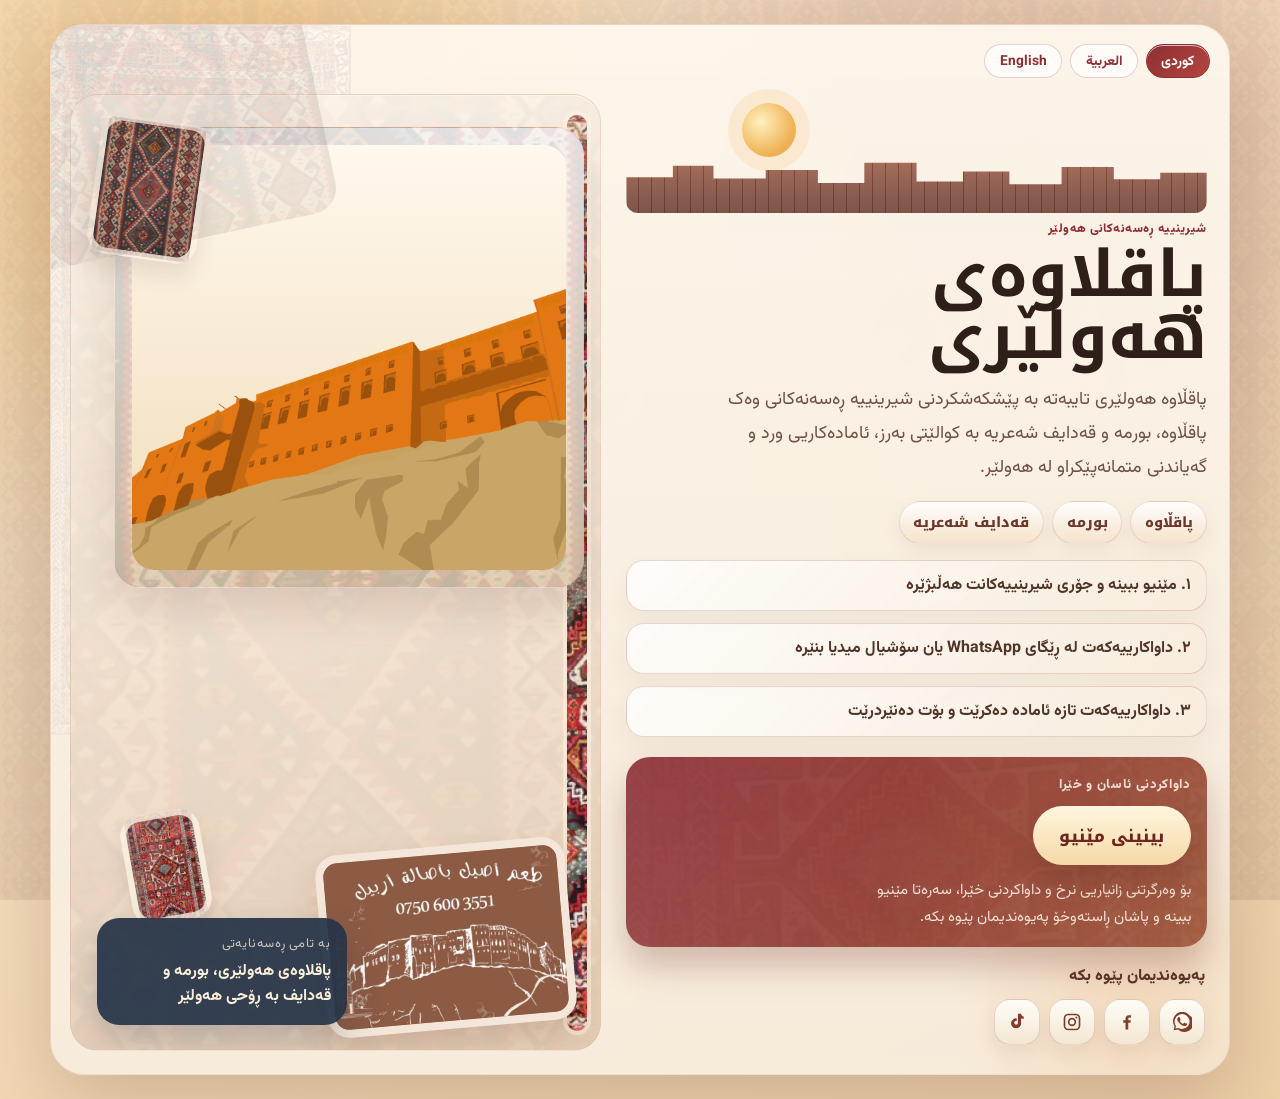
==== SmartMenu/wwwroot/landing/HawleariPaklawa/index.html @ b6f786d9 "Add multilingual HawleariPaklawa landing page and tenant landing support" ====
﻿<!DOCTYPE html>
<html lang="ckb" dir="rtl">
<head>
    <meta charset="utf-8" />
    <meta name="viewport" content="width=device-width, initial-scale=1" />
    <title> پاقلاوەی هەولێری  | HawleariPaklawa</title>
    <meta name="description" content="پەکلاوەی هەولێری: شیرینی رەسەنی ڕۆژهەڵاتی لە هەولێر، ئامادەکراو بە داواکاری و گەیاندنی خێرا." />
    <link rel="preconnect" href="https://fonts.googleapis.com">
    <link rel="preconnect" href="https://fonts.gstatic.com" crossorigin>
    <link href="https://fonts.googleapis.com/css2?family=Manrope:wght@500;700;800&family=Noto+Kufi+Arabic:wght@400;600;700;800&family=Vazirmatn:wght@400;500;700;800&display=swap" rel="stylesheet">
    <link rel="stylesheet" href="index.css" />
</head>
<body>
    <main class="landing">
        <section class="hero reveal">
            <div class="language-switch" aria-label="زمان">
                <a class="lang-link active" href="index.html">کوردی</a>
                <a class="lang-link" href="ar.html">العربية</a>
                <a class="lang-link" href="en.html">English</a>
            </div>

            <div class="hero-shell">
                <div class="story-panel">
                    <div class="brand-mark" aria-hidden="true">
                        <span class="sun"></span>
                        <span class="citadel"></span>
                    </div>

                    <p class="eyebrow">شیرینییە ڕەسەنەکانی هەولێر</p>
                    <h1>پاقلاوەی هەولێری</h1>
                    <p class="subtitle">پاقڵاوە هەولێری تایبەتە بە پێشکەشکردنی شیرینییە ڕەسەنەکانی وەک پاقڵاوە، بورمە و قەدایف شەعریە بە کوالێتی بەرز، ئامادەکاریی ورد و گەیاندنی متمانەپێکراو لە هەولێر.</p>

                    <div class="flavor-tags" aria-label="جۆرە شیرینییەکان">
                        <span>پاقڵاوە</span>
                        <span>بورمە</span>
                        <span>قەدایف شەعریە</span>
                    </div>

                    <div class="flow-cards">
                        <article>١. مێنیو ببینە و جۆری شیرینییەکانت هەڵبژێرە</article>
                        <article>٢. داواکارییەکەت لە ڕێگای WhatsApp یان سۆشیال میدیا بنێرە</article>
                        <article>٣. داواکارییەکەت تازە ئامادە دەکرێت و بۆت دەنێردرێت</article>
                    </div>

                    <div class="cta-panel">
                        <p class="cta-kicker">داواکردنی ئاسان و خێرا</p>
                        <a class="menu-cta" href="https://sosmartmenu.com/Menu/View?menuId=7" target="_blank" rel="noopener noreferrer">بینینی مێنیو</a>
                        <p class="cta-note">بۆ وەرگرتنی زانیاریی نرخ و داواکردنی خێرا، سەرەتا مێنیو ببینە و پاشان ڕاستەوخۆ پەیوەندیمان پێوە بکە.</p>
                    </div>

                    <div class="social-wrap">
                        <p class="social-title">پەیوەندیمان پێوە بکە</p>
                        <div class="socials" aria-label="پەیوەندییە سۆشیالەکان">
                            <a href="https://wa.me/+9647506003551" target="_blank" rel="noopener noreferrer" aria-label="WhatsApp">
                                <svg viewBox="0 0 24 24" aria-hidden="true"><path d="M20.5 3.5A11 11 0 0 0 3.1 16.9L2 22l5.3-1.1A11 11 0 1 0 20.5 3.5Zm-8.4 17a9 9 0 0 1-4.6-1.2l-.3-.2-3.1.7.7-3-.2-.3a9 9 0 1 1 7.5 4Zm5-6.7c-.3-.2-1.8-.9-2-1s-.4-.2-.6.2-.7 1-1 1.2-.5.2-.8 0a7.2 7.2 0 0 1-3.3-3c-.2-.3 0-.5.1-.6l.5-.6c.2-.2.2-.4.3-.6s0-.4 0-.5l-1-2.4c-.3-.6-.5-.5-.7-.5h-.6c-.2 0-.5.1-.7.4s-1 1-1 2.4 1 2.8 1.1 3c.2.2 2.1 3.2 5.1 4.4 3 .9 3 .6 3.5.5s1.7-.7 2-1.4.3-1.3.2-1.4c0-.2-.3-.3-.6-.5Z"/></svg>
                            </a>
                            <a href="https://www.facebook.com/paklawaehawleari?locale=ar_AR" target="_blank" rel="noopener noreferrer" aria-label="Facebook">
                                <svg viewBox="0 0 24 24" aria-hidden="true"><path d="M13.5 21v-8h2.7l.4-3h-3V8.1c0-.9.3-1.5 1.6-1.5h1.7V4c-.8-.1-1.7-.2-2.5-.2-2.5 0-4.2 1.5-4.2 4.3V10H7.5v3h2.7v8h3.3Z"/></svg>
                            </a>
                            <a href="https://www.instagram.com/paklawahawleari/?hl=ar" target="_blank" rel="noopener noreferrer" aria-label="Instagram">
                                <svg viewBox="0 0 24 24" aria-hidden="true"><path d="M7.5 2h9A5.5 5.5 0 0 1 22 7.5v9a5.5 5.5 0 0 1-5.5 5.5h-9A5.5 5.5 0 0 1 2 16.5v-9A5.5 5.5 0 0 1 7.5 2Zm0 2A3.5 3.5 0 0 0 4 7.5v9A3.5 3.5 0 0 0 7.5 20h9a3.5 3.5 0 0 0 3.5-3.5v-9A3.5 3.5 0 0 0 16.5 4h-9Zm9.8 1.5a1.2 1.2 0 1 1 0 2.4 1.2 1.2 0 0 1 0-2.4ZM12 7a5 5 0 1 1 0 10 5 5 0 0 1 0-10Zm0 2a3 3 0 1 0 0 6 3 3 0 0 0 0-6Z"/></svg>
                            </a>
                            <a href="https://www.tiktok.com/@user7927912243868?_r=1&_t=ZS-93kU7KzBh6z" target="_blank" rel="noopener noreferrer" aria-label="TikTok">
                                <svg viewBox="0 0 24 24" aria-hidden="true"><path d="M16.8 2c.3 1.7 1.3 3 3.2 3.5v2.8a6.5 6.5 0 0 1-3.1-.9v6.3a6 6 0 1 1-5.2-6v3c-1.5-.4-3 .7-3 2.3a2.3 2.3 0 0 0 3.8 1.8c.4-.4.6-1 .6-1.7V2h3.7Z"/></svg>
                            </a>
                        </div>
                    </div>
                </div>

                <div class="visual-panel" aria-hidden="true">
                    <div class="visual-stage">
                        <div class="rug-ribbon"></div>
                        <div class="citadel-frame">
                            <img src="resources/erbil-citadle.png" alt="" />
                        </div>
                        <div class="poster-card">
                            <img src="resources/erbil-theme.png" alt="" />
                        </div>
                        <div class="pattern-tile pattern-tile-top"></div>
                        <div class="pattern-tile pattern-tile-bottom"></div>
                        <div class="floating-card">
                            <p>بە تامی ڕەسەنایەتی</p>
                            <strong>پاقلاوەی هەولێری، بورمە و قەدایف بە ڕۆحی هەولێر</strong>
                        </div>
                    </div>
                </div>
            </div>
        </section>
    </main>

    <script src="index.js"></script>
</body>
</html>
---- SmartMenu/wwwroot/landing/HawleariPaklawa/index.css ----
﻿:root {
	--pomegranate: #8d2f36;
	--terracotta: #a35f43;
	--copper: #d97c18;
	--saffron: #efb052;
	--sand: #d9b676;
	--stone: #b79256;
	--midnight: #243447;
	--cream: #f7ecdd;
	--paper: rgba(251, 242, 227, 0.92);
	--text: #2f1f19;
	--muted: #6d5146;
	--ring: rgba(141, 47, 54, 0.18);
	--shadow: rgba(72, 26, 19, 0.2);
}

* {
	box-sizing: border-box;
}

html,
body {
	margin: 0;
	min-height: 100%;
}

body {
	font-family: "Vazirmatn", "Noto Sans Arabic", sans-serif;
	color: var(--text);
	background:
		radial-gradient(circle at 18% 14%, rgba(239, 176, 82, 0.55), transparent 32%),
		radial-gradient(circle at 80% 15%, rgba(141, 47, 54, 0.18), transparent 34%),
		linear-gradient(155deg, #f6e3c8 0%, #f4debf 40%, #eed0a7 100%);
	position: relative;
}

body::before,
body::after {
	content: "";
	position: fixed;
	inset: 0;
	pointer-events: none;
	z-index: 0;
}

body::before {
	background:
		linear-gradient(0deg, rgba(255, 255, 255, 0.2), rgba(255, 255, 255, 0.2)),
		url("resources/kurdish-pattern.jpg") center/260px repeat;
	opacity: 0.06;
}

body::after {
	background: linear-gradient(180deg, transparent 0%, rgba(106, 59, 39, 0.08) 100%);
}

.landing {
	min-height: 100vh;
	display: grid;
	place-items: center;
	padding: 1.5rem;
	position: relative;
	z-index: 1;
}

.hero {
	width: min(1180px, 100%);
	background:
		linear-gradient(180deg, rgba(255, 249, 240, 0.9), rgba(247, 236, 221, 0.94)),
		url("resources/kurdish-rug.jpg") top left / 300px auto no-repeat;
	border: 1px solid rgba(163, 95, 67, 0.16);
	border-radius: 34px;
	box-shadow: 0 28px 80px var(--shadow);
	padding: 1.2rem 1.2rem 1.4rem;
	position: relative;
	overflow: hidden;
	backdrop-filter: blur(8px);
}

.hero::before,
.hero::after {
	content: "";
	position: absolute;
	pointer-events: none;
}

.hero::before {
	inset: auto -120px -140px auto;
	width: 420px;
	height: 420px;
	border-radius: 50%;
	background: radial-gradient(circle, rgba(217, 124, 24, 0.16), transparent 64%);
}

.hero::after {
	inset: -100px auto auto -60px;
	width: 320px;
	height: 320px;
	background: url("resources/kurdish-pattern.jpg") center/cover no-repeat;
	opacity: 0.12;
	transform: rotate(-12deg);
	border-radius: 26px;
}

.language-switch {
	display: flex;
	justify-content: flex-start;
	gap: 0.5rem;
	margin-bottom: 1rem;
	position: relative;
	z-index: 2;
}

.lang-link {
	color: var(--pomegranate);
	text-decoration: none;
	border: 1px solid rgba(141, 47, 54, 0.22);
	border-radius: 999px;
	padding: 0.35rem 0.9rem;
	font-size: 0.86rem;
	font-weight: 700;
	transition: all 0.25s ease;
	background: rgba(255, 255, 255, 0.68);
	box-shadow: inset 0 1px 0 rgba(255, 255, 255, 0.65);
}

.lang-link:hover,
.lang-link.active {
	background: linear-gradient(135deg, var(--pomegranate), #b5453c);
	border-color: var(--pomegranate);
	color: #fff;
}

.hero-shell {
	display: grid;
	grid-template-columns: minmax(0, 1.05fr) minmax(340px, 0.95fr);
	gap: 1.4rem;
	align-items: stretch;
}

.story-panel {
	position: relative;
	padding: 0.2rem 0.2rem 0.4rem;
	z-index: 1;
}

.visual-panel {
	display: grid;
	align-items: stretch;
}

.visual-stage {
	position: relative;
	min-height: 100%;
	background:
		linear-gradient(160deg, rgba(255, 247, 235, 0.94) 0%, rgba(242, 222, 195, 0.92) 100%),
		url("resources/kurdish-pattern.jpg") center/cover no-repeat;
	border-radius: 28px;
	border: 1px solid rgba(163, 95, 67, 0.14);
	padding: 1rem;
	overflow: hidden;
	box-shadow: inset 0 1px 0 rgba(255, 255, 255, 0.5);
}

.visual-stage::before {
	content: "";
	position: absolute;
	inset: 0;
	background: linear-gradient(180deg, rgba(255, 255, 255, 0.18), rgba(141, 47, 54, 0.04));
	pointer-events: none;
}

.brand-mark {
	height: 110px;
	margin: 0.35rem 0 0.35rem;
	position: relative;
}

.sun {
	position: absolute;
	top: 0;
	inset-inline-end: 20%;
	width: 54px;
	height: 54px;
	background: radial-gradient(circle at 35% 35%, #fff1be 0%, var(--saffron) 68%);
	border-radius: 50%;
	box-shadow: 0 0 0 14px rgba(239, 176, 82, 0.16);
}

.citadel {
	position: absolute;
	inset-inline: 0;
	bottom: 0;
	height: 72px;
	background:
		linear-gradient(to top, rgba(109, 85, 72, 0.25), transparent 65%),
		repeating-linear-gradient(to right, rgba(255, 255, 255, 0.16) 0 12px, rgba(0, 0, 0, 0.06) 12px 13px),
		linear-gradient(0deg, #6c3429, var(--terracotta));
	clip-path: polygon(0 100%, 0 50%, 8% 50%, 8% 34%, 15% 34%, 15% 52%, 24% 52%, 24% 40%, 33% 40%, 33% 58%, 41% 58%, 41% 30%, 50% 30%, 50% 56%, 58% 56%, 58% 42%, 66% 42%, 66% 60%, 75% 60%, 75% 36%, 84% 36%, 84% 53%, 92% 53%, 92% 44%, 100% 44%, 100% 100%);
	border-radius: 12px;
}

.eyebrow {
	margin: 0.2rem 0 0;
	color: var(--pomegranate);
	font-weight: 800;
	letter-spacing: 0.04em;
	text-transform: uppercase;
	font-size: 0.78rem;
}

h1 {
	margin: 0.3rem 0 0;
	font-size: clamp(2.2rem, 5vw, 4.5rem);
	line-height: 0.98;
	max-width: 9ch;
	text-wrap: balance;
	font-family: "Noto Kufi Arabic", "Vazirmatn", sans-serif;
}

.subtitle {
	margin: 0.85rem 0 1rem;
	color: var(--muted);
	font-size: clamp(1rem, 2.1vw, 1.12rem);
	line-height: 1.9;
	max-width: 52ch;
}

html[lang="ckb"] body,
html[lang="ar"] body {
	font-family: "Vazirmatn", "Noto Sans Arabic", sans-serif;
}

html[lang="ckb"] h1,
html[lang="ar"] h1,
html[lang="ckb"] .flavor-tags span,
html[lang="ar"] .flavor-tags span,
html[lang="ckb"] .menu-cta,
html[lang="ar"] .menu-cta {
	font-family: "Noto Kufi Arabic", "Vazirmatn", sans-serif;
}

.flavor-tags {
	display: flex;
	gap: 0.55rem;
	flex-wrap: wrap;
	margin: 0 0 1rem;
}

.flavor-tags span {
	padding: 0.45rem 0.82rem;
	border-radius: 999px;
	background: linear-gradient(180deg, rgba(255, 255, 255, 0.92), rgba(245, 226, 203, 0.95));
	border: 1px solid rgba(163, 95, 67, 0.18);
	font-size: 0.88rem;
	font-weight: 800;
	color: #6d382c;
	box-shadow: 0 8px 18px rgba(109, 56, 44, 0.08);
}

.flow-cards {
	display: grid;
	gap: 0.72rem;
	margin-bottom: 1.15rem;
}

.flow-cards article {
	background: linear-gradient(135deg, rgba(255, 255, 255, 0.8), rgba(247, 235, 221, 0.9));
	border: 1px solid var(--ring);
	border-radius: 18px;
	padding: 0.76rem 0.92rem;
	color: #503428;
	font-weight: 700;
	box-shadow: 0 10px 25px rgba(90, 46, 34, 0.06);
}

.cta-panel {
	position: relative;
	margin: 1.25rem 0 1.1rem;
	padding: 1.15rem 1rem 1rem;
	border-radius: 24px;
	background:
		linear-gradient(125deg, rgba(141, 47, 54, 0.96), rgba(163, 95, 67, 0.96)),
		url("resources/kurdish-rug.jpg") center/cover no-repeat;
	color: #fff7ef;
	box-shadow: 0 20px 34px rgba(100, 34, 32, 0.26);
	overflow: hidden;
}

.cta-panel::before {
	content: "";
	position: absolute;
	inset: 0;
	background: linear-gradient(90deg, rgba(255, 255, 255, 0.08), transparent 45%);
	pointer-events: none;
}

.cta-kicker,
.cta-note,
.social-title {
	margin: 0;
}

.cta-kicker {
	font-size: 0.82rem;
	font-weight: 800;
	letter-spacing: 0.05em;
	text-transform: uppercase;
	opacity: 0.84;
}

.menu-cta {
	display: inline-flex;
	align-items: center;
	justify-content: center;
	width: fit-content;
	text-decoration: none;
	color: #6e261c;
	background: linear-gradient(180deg, #fff6de, #f5d8a7);
	border-radius: 999px;
	padding: 0.86rem 1.65rem;
	font-size: 1.05rem;
	font-weight: 800;
	margin: 0.65rem 0 0.7rem;
	box-shadow: 0 16px 30px rgba(72, 26, 19, 0.22);
	transition: transform 0.24s ease, box-shadow 0.24s ease;
	position: relative;
	z-index: 1;
}

.menu-cta:hover {
	transform: translateY(-2px) scale(1.03);
	box-shadow: 0 20px 34px rgba(72, 26, 19, 0.28);
}

.cta-note {
	max-width: 42ch;
	font-size: 0.94rem;
	line-height: 1.8;
	color: rgba(255, 246, 235, 0.88);
}

.social-wrap {
	padding-inline-start: 0.1rem;
}

.social-title {
	margin-bottom: 0.6rem;
	font-weight: 800;
	color: #5c3628;
}

.socials {
	display: flex;
	justify-content: flex-start;
	gap: 0.56rem;
	flex-wrap: wrap;
}

.socials a {
	width: 46px;
	height: 46px;
	border-radius: 16px;
	display: grid;
	place-items: center;
	background: linear-gradient(180deg, #fffdf8, #f4e6d2);
	border: 1px solid rgba(163, 95, 67, 0.24);
	box-shadow: 0 8px 18px rgba(89, 49, 36, 0.08);
	transition: transform 0.2s ease, border-color 0.2s ease, background 0.2s ease;
}

.socials a:hover {
	transform: translateY(-2px);
	border-color: var(--terracotta);
	background: linear-gradient(180deg, #fff7ef, #efd5b3);
}

.socials svg {
	width: 20px;
	height: 20px;
	fill: #7f3f2d;
}

.rug-ribbon {
	position: absolute;
	inset-inline-start: 0.8rem;
	top: 1.2rem;
	bottom: 1.2rem;
	width: 20px;
	border-radius: 999px;
	background: url("resources/kurdish-rug.jpg") center/cover no-repeat;
	box-shadow: 0 0 0 4px rgba(255, 244, 226, 0.6);
	opacity: 0.92;
}

.citadel-frame {
	position: relative;
	margin: 1rem 0 0 auto;
	width: min(100%, 470px);
	aspect-ratio: 1.02;
	border-radius: 28px;
	background:
		linear-gradient(180deg, rgba(255, 255, 255, 0.84), rgba(240, 221, 193, 0.76)),
		url("resources/kurdish-pattern.jpg") center/cover no-repeat;
	padding: 1.05rem;
	box-shadow: 0 22px 40px rgba(92, 50, 36, 0.14);
	border: 1px solid rgba(163, 95, 67, 0.12);
}

.citadel-frame img {
	display: block;
	width: 100%;
	height: 100%;
	object-fit: cover;
	object-position: center bottom;
	border-radius: 22px;
	background: linear-gradient(180deg, #fff8ee, #f1ddb8);
}

.poster-card {
	position: absolute;
	inset-inline-start: 1.8rem;
	bottom: 1.3rem;
	width: min(50%, 250px);
	border-radius: 22px;
	overflow: hidden;
	box-shadow: 0 16px 30px rgba(90, 46, 34, 0.18);
	border: 8px solid rgba(250, 240, 227, 0.94);
	transform: rotate(-5deg);
	background: #9a6548;
}

.poster-card img {
	display: block;
	width: 100%;
	height: auto;
}

.pattern-tile {
	position: absolute;
	background: url("resources/kurdish-pattern.jpg") center/cover no-repeat;
	border-radius: 20px;
	box-shadow: 0 14px 22px rgba(90, 46, 34, 0.12);
	border: 6px solid rgba(250, 240, 227, 0.8);
}

.pattern-tile-top {
	inset-inline-end: 1.4rem;
	top: 1.5rem;
	width: 110px;
	height: 140px;
	transform: rotate(8deg);
}

.pattern-tile-bottom {
	inset-inline-end: 3.4rem;
	bottom: 8rem;
	width: 80px;
	height: 110px;
	transform: rotate(-10deg);
	background-image: url("resources/kurdish-rug.jpg");
	background-position: center;
}

.floating-card {
	position: absolute;
	inset-inline-end: 1.6rem;
	bottom: 1.6rem;
	width: min(58%, 250px);
	padding: 1rem 1rem 0.95rem;
	border-radius: 22px;
	background: rgba(36, 52, 71, 0.92);
	color: #fcefd9;
	box-shadow: 0 16px 34px rgba(36, 52, 71, 0.24);
}

.floating-card p {
	margin: 0 0 0.35rem;
	font-size: 0.8rem;
	text-transform: uppercase;
	letter-spacing: 0.06em;
	color: rgba(252, 239, 217, 0.78);
}

.floating-card strong {
	font-size: 1rem;
	line-height: 1.5;
}

.reveal {
	opacity: 0;
	transform: translateY(18px) scale(0.985);
}

.reveal.visible {
	opacity: 1;
	transform: translateY(0) scale(1);
	transition: opacity 0.75s ease, transform 0.75s ease;
}

@media (max-width: 980px) {
	.hero-shell {
		grid-template-columns: 1fr;
	}

	.visual-panel {
		order: -1;
	}

	.visual-stage {
		min-height: 540px;
	}

	.poster-card {
		width: min(46%, 230px);
	}

	.floating-card {
		width: min(62%, 280px);
	}

	h1 {
		max-width: none;
	}
}

@media (max-width: 640px) {
	.hero {
		border-radius: 26px;
		padding: 0.95rem;
	}

	.language-switch {
		justify-content: center;
		flex-wrap: wrap;
	}

	.story-panel {
		padding: 0;
	}

	.brand-mark {
		height: 88px;
	}

	.citadel {
		height: 60px;
	}

	h1 {
		font-size: clamp(2rem, 11vw, 3.1rem);
	}

	.flavor-tags {
		gap: 0.45rem;
	}

	.flavor-tags span {
		font-size: 0.8rem;
	}

	.cta-panel {
		padding: 1rem 0.9rem 0.95rem;
		border-radius: 20px;
	}

	.socials {
		justify-content: center;
	}

	.social-wrap,
	.social-title {
		text-align: center;
	}

	.visual-stage {
		min-height: 420px;
		padding: 0.85rem;
	}

	.rug-ribbon {
		width: 14px;
		inset-inline-start: 0.55rem;
	}

	.citadel-frame {
		margin-top: 0.7rem;
		width: 100%;
		padding: 0.7rem;
	}

	.poster-card {
		inset-inline-start: 0.9rem;
		bottom: 0.8rem;
		width: 44%;
		border-width: 6px;
	}

	.pattern-tile-top {
		width: 78px;
		height: 104px;
	}

	.pattern-tile-bottom {
		display: none;
	}

	.floating-card {
		inset-inline-end: 0.9rem;
		bottom: 1rem;
		width: calc(56% - 0.2rem);
		padding: 0.75rem;
		border-radius: 18px;
	}

	.floating-card strong {
		font-size: 0.9rem;
	}
}

html[dir="ltr"] body {
	font-family: "Manrope", "Segoe UI", sans-serif;
}

html[dir="ltr"] .subtitle {
	line-height: 1.75;
}

html[dir="ltr"] h1 {
	max-width: 11ch;
}

html[dir="ltr"] .eyebrow,
html[dir="ltr"] .cta-kicker,
html[dir="ltr"] .floating-card p {
	letter-spacing: 0.08em;
}
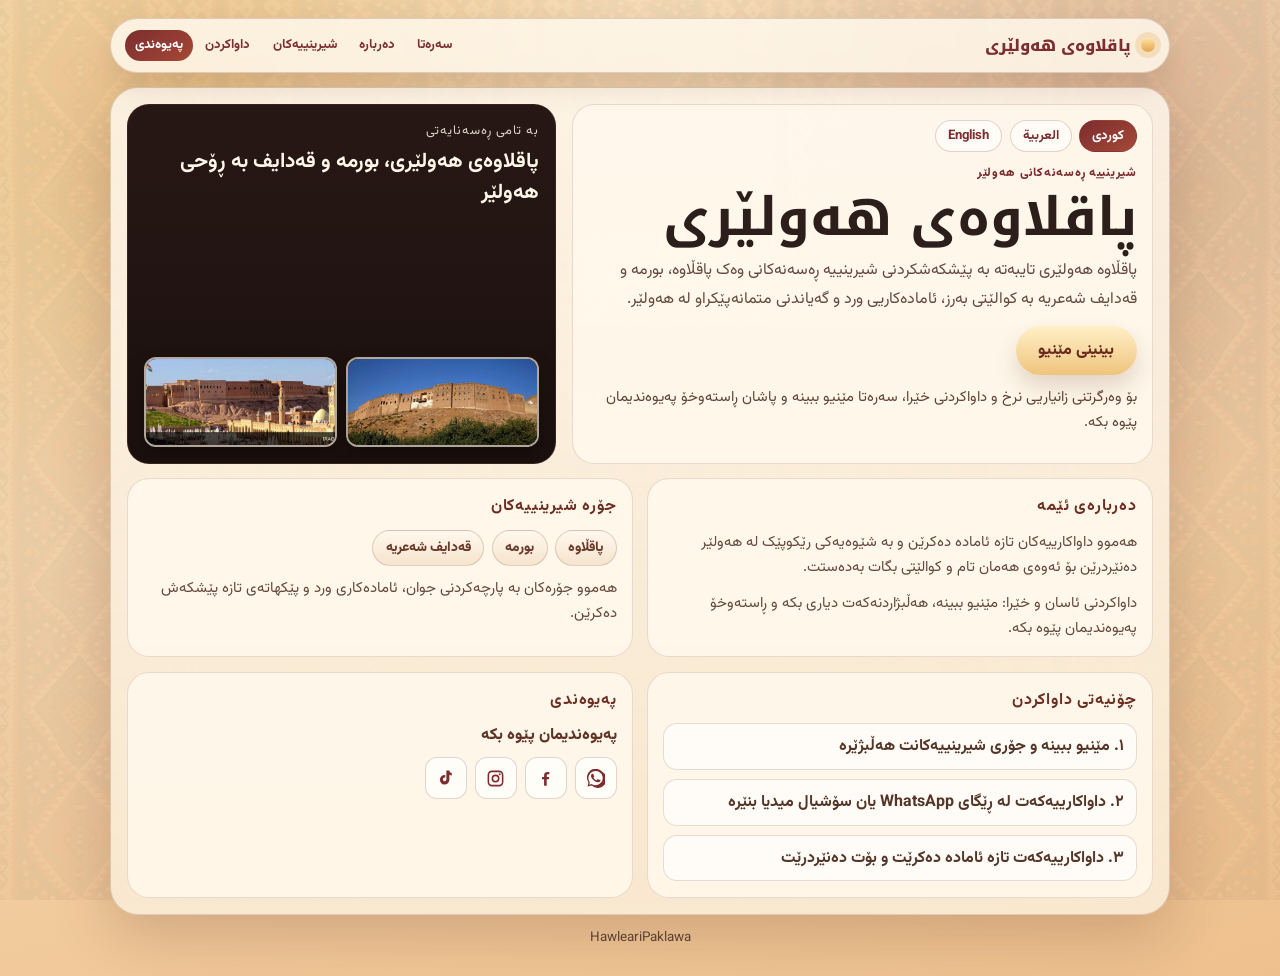
==== commit fc70e76d: "update site images" ====
--- a/SmartMenu/wwwroot/landing/HawleariPaklawa/index.html
+++ b/SmartMenu/wwwroot/landing/HawleariPaklawa/index.html
@@ -1,10 +1,10 @@
-﻿<!DOCTYPE html>
+<!DOCTYPE html>
 <html lang="ckb" dir="rtl">
 <head>
     <meta charset="utf-8" />
     <meta name="viewport" content="width=device-width, initial-scale=1" />
-    <title> پاقلاوەی هەولێری  | HawleariPaklawa</title>
-    <meta name="description" content="پەکلاوەی هەولێری: شیرینی رەسەنی ڕۆژهەڵاتی لە هەولێر، ئامادەکراو بە داواکاری و گەیاندنی خێرا." />
+    <title>پاقلاوەی هەولێری | HawleariPaklawa</title>
+    <meta name="description" content="پەکلاوەی هەولێری: شیرینی ڕەسەنی ڕۆژهەڵاتی لە هەولێر، ئامادەکراو بە داواکاری و گەیاندنی خێرا." />
     <link rel="preconnect" href="https://fonts.googleapis.com">
     <link rel="preconnect" href="https://fonts.gstatic.com" crossorigin>
     <link href="https://fonts.googleapis.com/css2?family=Manrope:wght@500;700;800&family=Noto+Kufi+Arabic:wght@400;600;700;800&family=Vazirmatn:wght@400;500;700;800&display=swap" rel="stylesheet">
@@ -12,82 +12,101 @@
 </head>
 <body>
     <main class="landing">
-        <section class="hero reveal">
-            <div class="language-switch" aria-label="زمان">
-                <a class="lang-link active" href="index.html">کوردی</a>
-                <a class="lang-link" href="ar.html">العربية</a>
-                <a class="lang-link" href="en.html">English</a>
-            </div>
+        <header class="topbar reveal">
+            <a class="brand" href="#home">
+                <span class="brand-dot" aria-hidden="true"></span>
+                <span>پاقلاوەی هەولێری</span>
+            </a>
+            <nav class="top-links" aria-label="بەشەکان">
+                <a href="#home">سەرەتا</a>
+                <a href="#about">دەربارە</a>
+                <a href="#special">شیرینییەکان</a>
+                <a href="#order">داواکردن</a>
+                <a href="#contact">پەیوەندی</a>
+            </nav>
+        </header>
 
-            <div class="hero-shell">
-                <div class="story-panel">
-                    <div class="brand-mark" aria-hidden="true">
-                        <span class="sun"></span>
-                        <span class="citadel"></span>
+        <div class="page-panel">
+            <section class="hero reveal" id="home">
+                <article class="hero-copy">
+                    <div class="language-switch" aria-label="زمان">
+                        <a class="lang-link active" href="index.html">کوردی</a>
+                        <a class="lang-link" href="ar.html">العربية</a>
+                        <a class="lang-link" href="en.html">English</a>
                     </div>
 
                     <p class="eyebrow">شیرینییە ڕەسەنەکانی هەولێر</p>
                     <h1>پاقلاوەی هەولێری</h1>
                     <p class="subtitle">پاقڵاوە هەولێری تایبەتە بە پێشکەشکردنی شیرینییە ڕەسەنەکانی وەک پاقڵاوە، بورمە و قەدایف شەعریە بە کوالێتی بەرز، ئامادەکاریی ورد و گەیاندنی متمانەپێکراو لە هەولێر.</p>
 
+                    <a class="menu-cta" href="https://sosmartmenu.com/Menu/View?menuId=7" target="_blank" rel="noopener noreferrer">بینینی مێنیو</a>
+                    <p class="cta-note">بۆ وەرگرتنی زانیاریی نرخ و داواکردنی خێرا، سەرەتا مێنیو ببینە و پاشان ڕاستەوخۆ پەیوەندیمان پێوە بکە.</p>
+                </article>
+
+                <aside class="hero-visual" aria-hidden="true">
+                    <div class="hero-visual-content">
+                        <div class="slide-caption">
+                            <p>بە تامی ڕەسەنایەتی</p>
+                            <strong>پاقلاوەی هەولێری، بورمە و قەدایف بە ڕۆحی هەولێر</strong>
+                        </div>
+                        <div class="hero-thumbs">
+                            <img src="resources/erbil-citadle.jpg" alt="" />
+                            <img src="resources/erbil-theme.jpg" alt="" />
+                        </div>
+                    </div>
+                </aside>
+            </section>
+
+            <div class="grid-sections">
+                <section class="section-card reveal" id="about">
+                    <h2>دەربارەی ئێمە</h2>
+                    <p class="inline-note">هەموو داواکارییەکان تازە ئامادە دەکرێن و بە شێوەیەکی رێکوپێک لە هەولێر دەنێردرێن بۆ ئەوەی هەمان تام و کوالێتی بگات بەدەستت.</p>
+                    <p class="inline-note">داواکردنی ئاسان و خێرا: مێنیو ببینە، هەڵبژاردنەکەت دیاری بکە و ڕاستەوخۆ پەیوەندیمان پێوە بکە.</p>
+                </section>
+
+                <section class="section-card reveal" id="special">
+                    <h2>جۆرە شیرینییەکان</h2>
                     <div class="flavor-tags" aria-label="جۆرە شیرینییەکان">
                         <span>پاقڵاوە</span>
                         <span>بورمە</span>
                         <span>قەدایف شەعریە</span>
                     </div>
+                    <p class="inline-note">هەموو جۆرەکان بە پارچەکردنی جوان، ئامادەکاری ورد و پێکهاتەی تازە پێشکەش دەکرێن.</p>
+                </section>
 
+                <section class="section-card reveal" id="order">
+                    <h2>چۆنیەتی داواکردن</h2>
                     <div class="flow-cards">
                         <article>١. مێنیو ببینە و جۆری شیرینییەکانت هەڵبژێرە</article>
                         <article>٢. داواکارییەکەت لە ڕێگای WhatsApp یان سۆشیال میدیا بنێرە</article>
                         <article>٣. داواکارییەکەت تازە ئامادە دەکرێت و بۆت دەنێردرێت</article>
                     </div>
+                </section>
 
-                    <div class="cta-panel">
-                        <p class="cta-kicker">داواکردنی ئاسان و خێرا</p>
-                        <a class="menu-cta" href="https://sosmartmenu.com/Menu/View?menuId=7" target="_blank" rel="noopener noreferrer">بینینی مێنیو</a>
-                        <p class="cta-note">بۆ وەرگرتنی زانیاریی نرخ و داواکردنی خێرا، سەرەتا مێنیو ببینە و پاشان ڕاستەوخۆ پەیوەندیمان پێوە بکە.</p>
+                <section class="section-card reveal" id="contact">
+                    <h2>پەیوەندی</h2>
+                    <p class="social-title">پەیوەندیمان پێوە بکە</p>
+                    <div class="socials" aria-label="پەیوەندییە سۆشیالەکان">
+                        <a href="https://wa.me/+9647506003551" target="_blank" rel="noopener noreferrer" aria-label="WhatsApp">
+                            <svg viewBox="0 0 24 24" aria-hidden="true"><path d="M20.5 3.5A11 11 0 0 0 3.1 16.9L2 22l5.3-1.1A11 11 0 1 0 20.5 3.5Zm-8.4 17a9 9 0 0 1-4.6-1.2l-.3-.2-3.1.7.7-3-.2-.3a9 9 0 1 1 7.5 4Zm5-6.7c-.3-.2-1.8-.9-2-1s-.4-.2-.6.2-.7 1-1 1.2-.5.2-.8 0a7.2 7.2 0 0 1-3.3-3c-.2-.3 0-.5.1-.6l.5-.6c.2-.2.2-.4.3-.6s0-.4 0-.5l-1-2.4c-.3-.6-.5-.5-.7-.5h-.6c-.2 0-.5.1-.7.4s-1 1-1 2.4 1 2.8 1.1 3c.2.2 2.1 3.2 5.1 4.4 3 .9 3 .6 3.5.5s1.7-.7 2-1.4.3-1.3.2-1.4c0-.2-.3-.3-.6-.5Z"/></svg>
+                        </a>
+                        <a href="https://www.facebook.com/paklawaehawleari?locale=ar_AR" target="_blank" rel="noopener noreferrer" aria-label="Facebook">
+                            <svg viewBox="0 0 24 24" aria-hidden="true"><path d="M13.5 21v-8h2.7l.4-3h-3V8.1c0-.9.3-1.5 1.6-1.5h1.7V4c-.8-.1-1.7-.2-2.5-.2-2.5 0-4.2 1.5-4.2 4.3V10H7.5v3h2.7v8h3.3Z"/></svg>
+                        </a>
+                        <a href="https://www.instagram.com/paklawahawleari/?hl=ar" target="_blank" rel="noopener noreferrer" aria-label="Instagram">
+                            <svg viewBox="0 0 24 24" aria-hidden="true"><path d="M7.5 2h9A5.5 5.5 0 0 1 22 7.5v9a5.5 5.5 0 0 1-5.5 5.5h-9A5.5 5.5 0 0 1 2 16.5v-9A5.5 5.5 0 0 1 7.5 2Zm0 2A3.5 3.5 0 0 0 4 7.5v9A3.5 3.5 0 0 0 7.5 20h9a3.5 3.5 0 0 0 3.5-3.5v-9A3.5 3.5 0 0 0 16.5 4h-9Zm9.8 1.5a1.2 1.2 0 1 1 0 2.4 1.2 1.2 0 0 1 0-2.4ZM12 7a5 5 0 1 1 0 10 5 5 0 0 1 0-10Zm0 2a3 3 0 1 0 0 6 3 3 0 0 0 0-6Z"/></svg>
+                        </a>
+                        <a href="https://www.tiktok.com/@user7927912243868?_r=1&_t=ZS-93kU7KzBh6z" target="_blank" rel="noopener noreferrer" aria-label="TikTok">
+                            <svg viewBox="0 0 24 24" aria-hidden="true"><path d="M16.8 2c.3 1.7 1.3 3 3.2 3.5v2.8a6.5 6.5 0 0 1-3.1-.9v6.3a6 6 0 1 1-5.2-6v3c-1.5-.4-3 .7-3 2.3a2.3 2.3 0 0 0 3.8 1.8c.4-.4.6-1 .6-1.7V2h3.7Z"/></svg>
+                        </a>
                     </div>
+                </section>
+            </div>
+        </div>
 
-                    <div class="social-wrap">
-                        <p class="social-title">پەیوەندیمان پێوە بکە</p>
-                        <div class="socials" aria-label="پەیوەندییە سۆشیالەکان">
-                            <a href="https://wa.me/+9647506003551" target="_blank" rel="noopener noreferrer" aria-label="WhatsApp">
-                                <svg viewBox="0 0 24 24" aria-hidden="true"><path d="M20.5 3.5A11 11 0 0 0 3.1 16.9L2 22l5.3-1.1A11 11 0 1 0 20.5 3.5Zm-8.4 17a9 9 0 0 1-4.6-1.2l-.3-.2-3.1.7.7-3-.2-.3a9 9 0 1 1 7.5 4Zm5-6.7c-.3-.2-1.8-.9-2-1s-.4-.2-.6.2-.7 1-1 1.2-.5.2-.8 0a7.2 7.2 0 0 1-3.3-3c-.2-.3 0-.5.1-.6l.5-.6c.2-.2.2-.4.3-.6s0-.4 0-.5l-1-2.4c-.3-.6-.5-.5-.7-.5h-.6c-.2 0-.5.1-.7.4s-1 1-1 2.4 1 2.8 1.1 3c.2.2 2.1 3.2 5.1 4.4 3 .9 3 .6 3.5.5s1.7-.7 2-1.4.3-1.3.2-1.4c0-.2-.3-.3-.6-.5Z"/></svg>
-                            </a>
-                            <a href="https://www.facebook.com/paklawaehawleari?locale=ar_AR" target="_blank" rel="noopener noreferrer" aria-label="Facebook">
-                                <svg viewBox="0 0 24 24" aria-hidden="true"><path d="M13.5 21v-8h2.7l.4-3h-3V8.1c0-.9.3-1.5 1.6-1.5h1.7V4c-.8-.1-1.7-.2-2.5-.2-2.5 0-4.2 1.5-4.2 4.3V10H7.5v3h2.7v8h3.3Z"/></svg>
-                            </a>
-                            <a href="https://www.instagram.com/paklawahawleari/?hl=ar" target="_blank" rel="noopener noreferrer" aria-label="Instagram">
-                                <svg viewBox="0 0 24 24" aria-hidden="true"><path d="M7.5 2h9A5.5 5.5 0 0 1 22 7.5v9a5.5 5.5 0 0 1-5.5 5.5h-9A5.5 5.5 0 0 1 2 16.5v-9A5.5 5.5 0 0 1 7.5 2Zm0 2A3.5 3.5 0 0 0 4 7.5v9A3.5 3.5 0 0 0 7.5 20h9a3.5 3.5 0 0 0 3.5-3.5v-9A3.5 3.5 0 0 0 16.5 4h-9Zm9.8 1.5a1.2 1.2 0 1 1 0 2.4 1.2 1.2 0 0 1 0-2.4ZM12 7a5 5 0 1 1 0 10 5 5 0 0 1 0-10Zm0 2a3 3 0 1 0 0 6 3 3 0 0 0 0-6Z"/></svg>
-                            </a>
-                            <a href="https://www.tiktok.com/@user7927912243868?_r=1&_t=ZS-93kU7KzBh6z" target="_blank" rel="noopener noreferrer" aria-label="TikTok">
-                                <svg viewBox="0 0 24 24" aria-hidden="true"><path d="M16.8 2c.3 1.7 1.3 3 3.2 3.5v2.8a6.5 6.5 0 0 1-3.1-.9v6.3a6 6 0 1 1-5.2-6v3c-1.5-.4-3 .7-3 2.3a2.3 2.3 0 0 0 3.8 1.8c.4-.4.6-1 .6-1.7V2h3.7Z"/></svg>
-                            </a>
-                        </div>
-                    </div>
-                </div>
-
-                <div class="visual-panel" aria-hidden="true">
-                    <div class="visual-stage">
-                        <div class="rug-ribbon"></div>
-                        <div class="citadel-frame">
-                            <img src="resources/erbil-citadle.png" alt="" />
-                        </div>
-                        <div class="poster-card">
-                            <img src="resources/erbil-theme.png" alt="" />
-                        </div>
-                        <div class="pattern-tile pattern-tile-top"></div>
-                        <div class="pattern-tile pattern-tile-bottom"></div>
-                        <div class="floating-card">
-                            <p>بە تامی ڕەسەنایەتی</p>
-                            <strong>پاقلاوەی هەولێری، بورمە و قەدایف بە ڕۆحی هەولێر</strong>
-                        </div>
-                    </div>
-                </div>
-            </div>
-        </section>
+        <p class="footer-note">HawleariPaklawa</p>
     </main>
 
     <script src="index.js"></script>
 </body>
-</html>+</html>
--- a/SmartMenu/wwwroot/landing/HawleariPaklawa/index.css
+++ b/SmartMenu/wwwroot/landing/HawleariPaklawa/index.css
@@ -1,17 +1,13 @@
-﻿:root {
-	--pomegranate: #8d2f36;
-	--terracotta: #a35f43;
-	--copper: #d97c18;
-	--saffron: #efb052;
-	--sand: #d9b676;
-	--stone: #b79256;
-	--midnight: #243447;
-	--cream: #f7ecdd;
-	--paper: rgba(251, 242, 227, 0.92);
-	--text: #2f1f19;
-	--muted: #6d5146;
-	--ring: rgba(141, 47, 54, 0.18);
-	--shadow: rgba(72, 26, 19, 0.2);
+:root {
+	--wine: #7b2d2f;
+	--brick: #a64836;
+	--amber: #e2a54b;
+	--ink: #2c1f1b;
+	--muted: #644a40;
+	--cream: #fff5e7;
+	--paper: rgba(255, 248, 236, 0.9);
+	--line: rgba(122, 67, 51, 0.22);
+	--shadow: rgba(77, 30, 20, 0.2);
 }
 
 * {
@@ -26,595 +22,412 @@
 
 body {
 	font-family: "Vazirmatn", "Noto Sans Arabic", sans-serif;
-	color: var(--text);
+	color: var(--ink);
 	background:
-		radial-gradient(circle at 18% 14%, rgba(239, 176, 82, 0.55), transparent 32%),
-		radial-gradient(circle at 80% 15%, rgba(141, 47, 54, 0.18), transparent 34%),
-		linear-gradient(155deg, #f6e3c8 0%, #f4debf 40%, #eed0a7 100%);
-	position: relative;
-}
-
-body::before,
-body::after {
+		radial-gradient(circle at 14% 12%, rgba(226, 165, 75, 0.42), transparent 32%),
+		radial-gradient(circle at 88% 10%, rgba(123, 45, 47, 0.16), transparent 30%),
+		linear-gradient(165deg, #fae4bf 0%, #f4d4aa 45%, #eec08d 100%);
+}
+
+body::before {
 	content: "";
 	position: fixed;
 	inset: 0;
+	background: url("resources/kurdish-pattern.jpg") center/280px repeat;
+	opacity: 0.06;
 	pointer-events: none;
 	z-index: 0;
 }
 
-body::before {
-	background:
-		linear-gradient(0deg, rgba(255, 255, 255, 0.2), rgba(255, 255, 255, 0.2)),
-		url("resources/kurdish-pattern.jpg") center/260px repeat;
-	opacity: 0.06;
-}
-
-body::after {
-	background: linear-gradient(180deg, transparent 0%, rgba(106, 59, 39, 0.08) 100%);
-}
-
 .landing {
-	min-height: 100vh;
-	display: grid;
-	place-items: center;
-	padding: 1.5rem;
 	position: relative;
 	z-index: 1;
+	width: min(1060px, 100% - 2rem);
+	margin: 1.1rem auto 1.7rem;
+}
+
+.topbar {
+	position: sticky;
+	top: 0.7rem;
+	z-index: 20;
+	display: flex;
+	justify-content: space-between;
+	align-items: center;
+	gap: 1rem;
+	padding: 0.7rem 0.9rem;
+	border: 1px solid var(--line);
+	border-radius: 999px;
+	background: rgba(255, 248, 236, 0.85);
+	backdrop-filter: blur(6px);
+	box-shadow: 0 12px 28px rgba(70, 25, 20, 0.12);
+}
+
+.brand {
+	display: inline-flex;
+	align-items: center;
+	gap: 0.6rem;
+	font-family: "Noto Kufi Arabic", "Vazirmatn", sans-serif;
+	font-weight: 800;
+	text-decoration: none;
+	color: var(--wine);
+	white-space: nowrap;
+}
+
+.brand-dot {
+	width: 14px;
+	height: 14px;
+	border-radius: 999px;
+	background: linear-gradient(180deg, #ffe2a3, var(--amber));
+	box-shadow: 0 0 0 6px rgba(226, 165, 75, 0.24);
+}
+
+.top-links {
+	display: flex;
+	align-items: center;
+	gap: 0.2rem;
+	flex-wrap: wrap;
+	justify-content: flex-end;
+}
+
+.top-links a {
+	text-decoration: none;
+	color: var(--wine);
+	font-weight: 700;
+	font-size: 0.82rem;
+	padding: 0.35rem 0.6rem;
+	border-radius: 999px;
+	transition: background 0.2s ease, color 0.2s ease;
+}
+
+.top-links a:hover,
+.top-links a.is-active {
+	background: linear-gradient(145deg, var(--wine), var(--brick));
+	color: #fff;
+}
+
+.page-panel {
+	margin-top: 0.85rem;
+	border: 1px solid var(--line);
+	border-radius: 28px;
+	padding: 1rem;
+	background: linear-gradient(180deg, rgba(255, 249, 240, 0.82), rgba(249, 235, 212, 0.92));
+	box-shadow: 0 20px 60px var(--shadow);
 }
 
 .hero {
-	width: min(1180px, 100%);
-	background:
-		linear-gradient(180deg, rgba(255, 249, 240, 0.9), rgba(247, 236, 221, 0.94)),
-		url("resources/kurdish-rug.jpg") top left / 300px auto no-repeat;
-	border: 1px solid rgba(163, 95, 67, 0.16);
-	border-radius: 34px;
-	box-shadow: 0 28px 80px var(--shadow);
-	padding: 1.2rem 1.2rem 1.4rem;
-	position: relative;
-	overflow: hidden;
-	backdrop-filter: blur(8px);
-}
-
-.hero::before,
-.hero::after {
-	content: "";
-	position: absolute;
-	pointer-events: none;
-}
-
-.hero::before {
-	inset: auto -120px -140px auto;
-	width: 420px;
-	height: 420px;
-	border-radius: 50%;
-	background: radial-gradient(circle, rgba(217, 124, 24, 0.16), transparent 64%);
-}
-
-.hero::after {
-	inset: -100px auto auto -60px;
-	width: 320px;
-	height: 320px;
-	background: url("resources/kurdish-pattern.jpg") center/cover no-repeat;
-	opacity: 0.12;
-	transform: rotate(-12deg);
-	border-radius: 26px;
+	display: grid;
+	grid-template-columns: minmax(0, 1.15fr) minmax(260px, 0.85fr);
+	gap: 1rem;
+	align-items: stretch;
+}
+
+.hero-copy,
+.hero-visual,
+.section-card {
+	border-radius: 22px;
+	border: 1px solid rgba(122, 67, 51, 0.16);
+	background: var(--paper);
+	padding: 0.95rem;
 }
 
 .language-switch {
 	display: flex;
-	justify-content: flex-start;
-	gap: 0.5rem;
-	margin-bottom: 1rem;
-	position: relative;
-	z-index: 2;
+	gap: 0.45rem;
+	margin-bottom: 0.8rem;
+	flex-wrap: wrap;
 }
 
 .lang-link {
-	color: var(--pomegranate);
 	text-decoration: none;
-	border: 1px solid rgba(141, 47, 54, 0.22);
-	border-radius: 999px;
-	padding: 0.35rem 0.9rem;
-	font-size: 0.86rem;
+	color: var(--wine);
+	font-size: 0.82rem;
 	font-weight: 700;
-	transition: all 0.25s ease;
-	background: rgba(255, 255, 255, 0.68);
-	box-shadow: inset 0 1px 0 rgba(255, 255, 255, 0.65);
-}
-
-.lang-link:hover,
+	padding: 0.3rem 0.75rem;
+	border-radius: 999px;
+	border: 1px solid rgba(122, 67, 51, 0.22);
+	background: rgba(255, 255, 255, 0.6);
+}
+
 .lang-link.active {
-	background: linear-gradient(135deg, var(--pomegranate), #b5453c);
-	border-color: var(--pomegranate);
+	background: linear-gradient(145deg, var(--wine), var(--brick));
 	color: #fff;
-}
-
-.hero-shell {
-	display: grid;
-	grid-template-columns: minmax(0, 1.05fr) minmax(340px, 0.95fr);
-	gap: 1.4rem;
-	align-items: stretch;
-}
-
-.story-panel {
-	position: relative;
-	padding: 0.2rem 0.2rem 0.4rem;
-	z-index: 1;
-}
-
-.visual-panel {
-	display: grid;
-	align-items: stretch;
-}
-
-.visual-stage {
-	position: relative;
-	min-height: 100%;
-	background:
-		linear-gradient(160deg, rgba(255, 247, 235, 0.94) 0%, rgba(242, 222, 195, 0.92) 100%),
-		url("resources/kurdish-pattern.jpg") center/cover no-repeat;
-	border-radius: 28px;
-	border: 1px solid rgba(163, 95, 67, 0.14);
-	padding: 1rem;
-	overflow: hidden;
-	box-shadow: inset 0 1px 0 rgba(255, 255, 255, 0.5);
-}
-
-.visual-stage::before {
-	content: "";
-	position: absolute;
-	inset: 0;
-	background: linear-gradient(180deg, rgba(255, 255, 255, 0.18), rgba(141, 47, 54, 0.04));
-	pointer-events: none;
-}
-
-.brand-mark {
-	height: 110px;
-	margin: 0.35rem 0 0.35rem;
-	position: relative;
-}
-
-.sun {
-	position: absolute;
-	top: 0;
-	inset-inline-end: 20%;
-	width: 54px;
-	height: 54px;
-	background: radial-gradient(circle at 35% 35%, #fff1be 0%, var(--saffron) 68%);
-	border-radius: 50%;
-	box-shadow: 0 0 0 14px rgba(239, 176, 82, 0.16);
-}
-
-.citadel {
-	position: absolute;
-	inset-inline: 0;
-	bottom: 0;
-	height: 72px;
-	background:
-		linear-gradient(to top, rgba(109, 85, 72, 0.25), transparent 65%),
-		repeating-linear-gradient(to right, rgba(255, 255, 255, 0.16) 0 12px, rgba(0, 0, 0, 0.06) 12px 13px),
-		linear-gradient(0deg, #6c3429, var(--terracotta));
-	clip-path: polygon(0 100%, 0 50%, 8% 50%, 8% 34%, 15% 34%, 15% 52%, 24% 52%, 24% 40%, 33% 40%, 33% 58%, 41% 58%, 41% 30%, 50% 30%, 50% 56%, 58% 56%, 58% 42%, 66% 42%, 66% 60%, 75% 60%, 75% 36%, 84% 36%, 84% 53%, 92% 53%, 92% 44%, 100% 44%, 100% 100%);
-	border-radius: 12px;
+	border-color: transparent;
 }
 
 .eyebrow {
-	margin: 0.2rem 0 0;
-	color: var(--pomegranate);
+	margin: 0;
+	color: var(--wine);
 	font-weight: 800;
-	letter-spacing: 0.04em;
+	font-size: 0.76rem;
 	text-transform: uppercase;
-	font-size: 0.78rem;
+	letter-spacing: 0.06em;
 }
 
 h1 {
-	margin: 0.3rem 0 0;
-	font-size: clamp(2.2rem, 5vw, 4.5rem);
-	line-height: 0.98;
-	max-width: 9ch;
-	text-wrap: balance;
+	margin: 0.35rem 0 0;
+	font-size: clamp(1.9rem, 5vw, 3.3rem);
+	line-height: 1.08;
 	font-family: "Noto Kufi Arabic", "Vazirmatn", sans-serif;
 }
 
 .subtitle {
-	margin: 0.85rem 0 1rem;
+	margin: 0.6rem 0 0;
+	line-height: 1.82;
 	color: var(--muted);
-	font-size: clamp(1rem, 2.1vw, 1.12rem);
-	line-height: 1.9;
-	max-width: 52ch;
-}
-
-html[lang="ckb"] body,
-html[lang="ar"] body {
-	font-family: "Vazirmatn", "Noto Sans Arabic", sans-serif;
-}
-
-html[lang="ckb"] h1,
-html[lang="ar"] h1,
-html[lang="ckb"] .flavor-tags span,
-html[lang="ar"] .flavor-tags span,
-html[lang="ckb"] .menu-cta,
-html[lang="ar"] .menu-cta {
-	font-family: "Noto Kufi Arabic", "Vazirmatn", sans-serif;
-}
-
-.flavor-tags {
-	display: flex;
-	gap: 0.55rem;
-	flex-wrap: wrap;
-	margin: 0 0 1rem;
-}
-
-.flavor-tags span {
-	padding: 0.45rem 0.82rem;
-	border-radius: 999px;
-	background: linear-gradient(180deg, rgba(255, 255, 255, 0.92), rgba(245, 226, 203, 0.95));
-	border: 1px solid rgba(163, 95, 67, 0.18);
-	font-size: 0.88rem;
-	font-weight: 800;
-	color: #6d382c;
-	box-shadow: 0 8px 18px rgba(109, 56, 44, 0.08);
-}
-
-.flow-cards {
-	display: grid;
-	gap: 0.72rem;
-	margin-bottom: 1.15rem;
-}
-
-.flow-cards article {
-	background: linear-gradient(135deg, rgba(255, 255, 255, 0.8), rgba(247, 235, 221, 0.9));
-	border: 1px solid var(--ring);
-	border-radius: 18px;
-	padding: 0.76rem 0.92rem;
-	color: #503428;
-	font-weight: 700;
-	box-shadow: 0 10px 25px rgba(90, 46, 34, 0.06);
-}
-
-.cta-panel {
-	position: relative;
-	margin: 1.25rem 0 1.1rem;
-	padding: 1.15rem 1rem 1rem;
-	border-radius: 24px;
-	background:
-		linear-gradient(125deg, rgba(141, 47, 54, 0.96), rgba(163, 95, 67, 0.96)),
-		url("resources/kurdish-rug.jpg") center/cover no-repeat;
-	color: #fff7ef;
-	box-shadow: 0 20px 34px rgba(100, 34, 32, 0.26);
-	overflow: hidden;
-}
-
-.cta-panel::before {
-	content: "";
-	position: absolute;
-	inset: 0;
-	background: linear-gradient(90deg, rgba(255, 255, 255, 0.08), transparent 45%);
-	pointer-events: none;
-}
-
-.cta-kicker,
-.cta-note,
-.social-title {
-	margin: 0;
-}
-
-.cta-kicker {
-	font-size: 0.82rem;
-	font-weight: 800;
-	letter-spacing: 0.05em;
-	text-transform: uppercase;
-	opacity: 0.84;
+	font-size: 1rem;
 }
 
 .menu-cta {
 	display: inline-flex;
 	align-items: center;
 	justify-content: center;
-	width: fit-content;
+	margin-top: 0.75rem;
+	padding: 0.76rem 1.4rem;
+	border-radius: 999px;
+	background: linear-gradient(180deg, #fff0c8, #efc47d);
 	text-decoration: none;
-	color: #6e261c;
-	background: linear-gradient(180deg, #fff6de, #f5d8a7);
-	border-radius: 999px;
-	padding: 0.86rem 1.65rem;
-	font-size: 1.05rem;
 	font-weight: 800;
-	margin: 0.65rem 0 0.7rem;
-	box-shadow: 0 16px 30px rgba(72, 26, 19, 0.22);
-	transition: transform 0.24s ease, box-shadow 0.24s ease;
+	color: #6a2b1f;
+	box-shadow: 0 12px 22px rgba(86, 30, 23, 0.16);
+}
+
+.cta-note {
+	margin: 0.65rem 0 0;
+	font-size: 0.92rem;
+	line-height: 1.7;
+	color: #5f4339;
+}
+
+.hero-visual {
+	position: relative;
+	overflow: hidden;
+	background: #2e1c18;
+	padding: 0;
+	min-height: 360px;
+}
+
+.hero-visual::before,
+.hero-visual::after {
+	content: "";
+	position: absolute;
+	inset: 0;
+}
+
+.hero-visual::before {
+	background-size: cover;
+	background-position: center;
+	animation: heroSlide 18s infinite;
+}
+
+.hero-visual::after {
+	background: linear-gradient(180deg, rgba(14, 8, 7, 0.2), rgba(14, 8, 7, 0.62));
+}
+
+.hero-visual-content {
 	position: relative;
 	z-index: 1;
-}
-
-.menu-cta:hover {
-	transform: translateY(-2px) scale(1.03);
-	box-shadow: 0 20px 34px rgba(72, 26, 19, 0.28);
-}
-
-.cta-note {
-	max-width: 42ch;
-	font-size: 0.94rem;
-	line-height: 1.8;
-	color: rgba(255, 246, 235, 0.88);
-}
-
-.social-wrap {
-	padding-inline-start: 0.1rem;
+	height: 100%;
+	display: flex;
+	flex-direction: column;
+	justify-content: space-between;
+	padding: 1rem;
+	color: #fff7ea;
+}
+
+.slide-caption p {
+	margin: 0;
+	font-size: 0.8rem;
+	opacity: 0.85;
+	text-transform: uppercase;
+	letter-spacing: 0.08em;
+}
+
+.slide-caption strong {
+	display: block;
+	margin-top: 0.4rem;
+	font-size: clamp(1rem, 2.2vw, 1.3rem);
+	line-height: 1.5;
+}
+
+.hero-thumbs {
+	display: grid;
+	grid-template-columns: 1fr 1fr;
+	gap: 0.55rem;
+}
+
+.hero-thumbs img {
+	display: block;
+	width: 100%;
+	height: 90px;
+	object-fit: cover;
+	border-radius: 12px;
+	border: 2px solid rgba(255, 244, 230, 0.66);
+	box-shadow: 0 8px 18px rgba(0, 0, 0, 0.25);
+}
+
+.grid-sections {
+	display: grid;
+	grid-template-columns: repeat(2, minmax(0, 1fr));
+	gap: 0.9rem;
+	margin-top: 0.9rem;
+}
+
+.section-card h2 {
+	margin: 0;
+	font-size: 1rem;
+	color: #6a2e22;
+	text-transform: uppercase;
+	letter-spacing: 0.05em;
+}
+
+.flavor-tags {
+	display: flex;
+	flex-wrap: wrap;
+	gap: 0.45rem;
+	margin-top: 0.65rem;
+}
+
+.flavor-tags span {
+	padding: 0.4rem 0.78rem;
+	border-radius: 999px;
+	border: 1px solid rgba(122, 67, 51, 0.22);
+	background: linear-gradient(180deg, #fff8ee, #f6e4cd);
+	font-size: 0.86rem;
+	font-weight: 800;
+	color: #6a3a2b;
+}
+
+.flow-cards {
+	display: grid;
+	gap: 0.55rem;
+	margin-top: 0.65rem;
+}
+
+.flow-cards article {
+	padding: 0.62rem 0.72rem;
+	border-radius: 14px;
+	border: 1px solid rgba(122, 67, 51, 0.18);
+	background: rgba(255, 255, 255, 0.62);
+	font-weight: 700;
+	color: #543629;
+}
+
+.inline-note {
+	margin: 0.65rem 0 0;
+	color: var(--muted);
+	line-height: 1.7;
+	font-size: 0.93rem;
 }
 
 .social-title {
-	margin-bottom: 0.6rem;
+	margin: 0.65rem 0 0;
 	font-weight: 800;
-	color: #5c3628;
+	color: #5f3427;
 }
 
 .socials {
 	display: flex;
-	justify-content: flex-start;
-	gap: 0.56rem;
 	flex-wrap: wrap;
+	gap: 0.5rem;
+	margin-top: 0.55rem;
 }
 
 .socials a {
-	width: 46px;
-	height: 46px;
-	border-radius: 16px;
+	width: 42px;
+	height: 42px;
+	border-radius: 12px;
 	display: grid;
 	place-items: center;
-	background: linear-gradient(180deg, #fffdf8, #f4e6d2);
-	border: 1px solid rgba(163, 95, 67, 0.24);
-	box-shadow: 0 8px 18px rgba(89, 49, 36, 0.08);
-	transition: transform 0.2s ease, border-color 0.2s ease, background 0.2s ease;
-}
-
-.socials a:hover {
-	transform: translateY(-2px);
-	border-color: var(--terracotta);
-	background: linear-gradient(180deg, #fff7ef, #efd5b3);
+	border: 1px solid rgba(122, 67, 51, 0.22);
+	background: #fffdf8;
 }
 
 .socials svg {
-	width: 20px;
-	height: 20px;
-	fill: #7f3f2d;
-}
-
-.rug-ribbon {
-	position: absolute;
-	inset-inline-start: 0.8rem;
-	top: 1.2rem;
-	bottom: 1.2rem;
-	width: 20px;
-	border-radius: 999px;
-	background: url("resources/kurdish-rug.jpg") center/cover no-repeat;
-	box-shadow: 0 0 0 4px rgba(255, 244, 226, 0.6);
-	opacity: 0.92;
-}
-
-.citadel-frame {
-	position: relative;
-	margin: 1rem 0 0 auto;
-	width: min(100%, 470px);
-	aspect-ratio: 1.02;
-	border-radius: 28px;
-	background:
-		linear-gradient(180deg, rgba(255, 255, 255, 0.84), rgba(240, 221, 193, 0.76)),
-		url("resources/kurdish-pattern.jpg") center/cover no-repeat;
-	padding: 1.05rem;
-	box-shadow: 0 22px 40px rgba(92, 50, 36, 0.14);
-	border: 1px solid rgba(163, 95, 67, 0.12);
-}
-
-.citadel-frame img {
-	display: block;
-	width: 100%;
-	height: 100%;
-	object-fit: cover;
-	object-position: center bottom;
-	border-radius: 22px;
-	background: linear-gradient(180deg, #fff8ee, #f1ddb8);
-}
-
-.poster-card {
-	position: absolute;
-	inset-inline-start: 1.8rem;
-	bottom: 1.3rem;
-	width: min(50%, 250px);
-	border-radius: 22px;
-	overflow: hidden;
-	box-shadow: 0 16px 30px rgba(90, 46, 34, 0.18);
-	border: 8px solid rgba(250, 240, 227, 0.94);
-	transform: rotate(-5deg);
-	background: #9a6548;
-}
-
-.poster-card img {
-	display: block;
-	width: 100%;
-	height: auto;
-}
-
-.pattern-tile {
-	position: absolute;
-	background: url("resources/kurdish-pattern.jpg") center/cover no-repeat;
-	border-radius: 20px;
-	box-shadow: 0 14px 22px rgba(90, 46, 34, 0.12);
-	border: 6px solid rgba(250, 240, 227, 0.8);
-}
-
-.pattern-tile-top {
-	inset-inline-end: 1.4rem;
-	top: 1.5rem;
-	width: 110px;
-	height: 140px;
-	transform: rotate(8deg);
-}
-
-.pattern-tile-bottom {
-	inset-inline-end: 3.4rem;
-	bottom: 8rem;
-	width: 80px;
-	height: 110px;
-	transform: rotate(-10deg);
-	background-image: url("resources/kurdish-rug.jpg");
-	background-position: center;
-}
-
-.floating-card {
-	position: absolute;
-	inset-inline-end: 1.6rem;
-	bottom: 1.6rem;
-	width: min(58%, 250px);
-	padding: 1rem 1rem 0.95rem;
-	border-radius: 22px;
-	background: rgba(36, 52, 71, 0.92);
-	color: #fcefd9;
-	box-shadow: 0 16px 34px rgba(36, 52, 71, 0.24);
-}
-
-.floating-card p {
-	margin: 0 0 0.35rem;
-	font-size: 0.8rem;
-	text-transform: uppercase;
-	letter-spacing: 0.06em;
-	color: rgba(252, 239, 217, 0.78);
-}
-
-.floating-card strong {
-	font-size: 1rem;
-	line-height: 1.5;
+	width: 19px;
+	height: 19px;
+	fill: #7b2d2f;
 }
 
 .reveal {
 	opacity: 0;
-	transform: translateY(18px) scale(0.985);
+	transform: translateY(12px);
 }
 
 .reveal.visible {
 	opacity: 1;
-	transform: translateY(0) scale(1);
-	transition: opacity 0.75s ease, transform 0.75s ease;
-}
-
-@media (max-width: 980px) {
-	.hero-shell {
+	transform: translateY(0);
+	transition: opacity 0.5s ease, transform 0.5s ease;
+}
+
+.footer-note {
+	margin-top: 0.8rem;
+	text-align: center;
+	color: rgba(54, 29, 24, 0.76);
+	font-size: 0.84rem;
+}
+
+@keyframes heroSlide {
+	0%,
+	30% {
+		background-image: url("resources/erbil-theme.jpg");
+	}
+	33%,
+	63% {
+		background-image: url("resources/erbil-citadle.jpg");
+	}
+	66%,
+	100% {
+		background-image: url("resources/kurdish-rug.jpg");
+	}
+}
+
+@media (max-width: 900px) {
+	.topbar {
+		border-radius: 18px;
+		flex-direction: column;
+		align-items: flex-start;
+	}
+
+	.top-links {
+		justify-content: flex-start;
+	}
+
+	.hero {
 		grid-template-columns: 1fr;
 	}
 
-	.visual-panel {
-		order: -1;
-	}
-
-	.visual-stage {
-		min-height: 540px;
-	}
-
-	.poster-card {
-		width: min(46%, 230px);
-	}
-
-	.floating-card {
-		width: min(62%, 280px);
-	}
-
-	h1 {
-		max-width: none;
-	}
-}
-
-@media (max-width: 640px) {
-	.hero {
-		border-radius: 26px;
-		padding: 0.95rem;
-	}
-
-	.language-switch {
-		justify-content: center;
-		flex-wrap: wrap;
-	}
-
-	.story-panel {
-		padding: 0;
-	}
-
-	.brand-mark {
-		height: 88px;
-	}
-
-	.citadel {
-		height: 60px;
-	}
-
-	h1 {
-		font-size: clamp(2rem, 11vw, 3.1rem);
-	}
-
-	.flavor-tags {
-		gap: 0.45rem;
-	}
-
-	.flavor-tags span {
-		font-size: 0.8rem;
-	}
-
-	.cta-panel {
-		padding: 1rem 0.9rem 0.95rem;
-		border-radius: 20px;
-	}
-
-	.socials {
-		justify-content: center;
-	}
-
-	.social-wrap,
-	.social-title {
-		text-align: center;
-	}
-
-	.visual-stage {
-		min-height: 420px;
-		padding: 0.85rem;
-	}
-
-	.rug-ribbon {
-		width: 14px;
-		inset-inline-start: 0.55rem;
-	}
-
-	.citadel-frame {
-		margin-top: 0.7rem;
-		width: 100%;
-		padding: 0.7rem;
-	}
-
-	.poster-card {
-		inset-inline-start: 0.9rem;
-		bottom: 0.8rem;
-		width: 44%;
-		border-width: 6px;
-	}
-
-	.pattern-tile-top {
-		width: 78px;
-		height: 104px;
-	}
-
-	.pattern-tile-bottom {
-		display: none;
-	}
-
-	.floating-card {
-		inset-inline-end: 0.9rem;
-		bottom: 1rem;
-		width: calc(56% - 0.2rem);
+	.hero-visual {
+		min-height: 300px;
+	}
+
+	.grid-sections {
+		grid-template-columns: 1fr;
+	}
+}
+
+@media (max-width: 560px) {
+	.landing {
+		width: calc(100% - 1rem);
+		margin-top: 0.6rem;
+	}
+
+	.page-panel {
+		padding: 0.65rem;
+		border-radius: 22px;
+	}
+
+	.hero-copy,
+	.hero-visual,
+	.section-card {
+		padding: 0.8rem;
+	}
+
+	.hero-visual-content {
 		padding: 0.75rem;
-		border-radius: 18px;
-	}
-
-	.floating-card strong {
-		font-size: 0.9rem;
+	}
+
+	.hero-thumbs img {
+		height: 74px;
 	}
 }
 
@@ -622,16 +435,12 @@
 	font-family: "Manrope", "Segoe UI", sans-serif;
 }
 
-html[dir="ltr"] .subtitle {
-	line-height: 1.75;
-}
-
 html[dir="ltr"] h1 {
 	max-width: 11ch;
 }
 
-html[dir="ltr"] .eyebrow,
-html[dir="ltr"] .cta-kicker,
-html[dir="ltr"] .floating-card p {
-	letter-spacing: 0.08em;
-}
+html[dir="ltr"] .subtitle,
+html[dir="ltr"] .inline-note,
+html[dir="ltr"] .cta-note {
+	line-height: 1.7;
+}
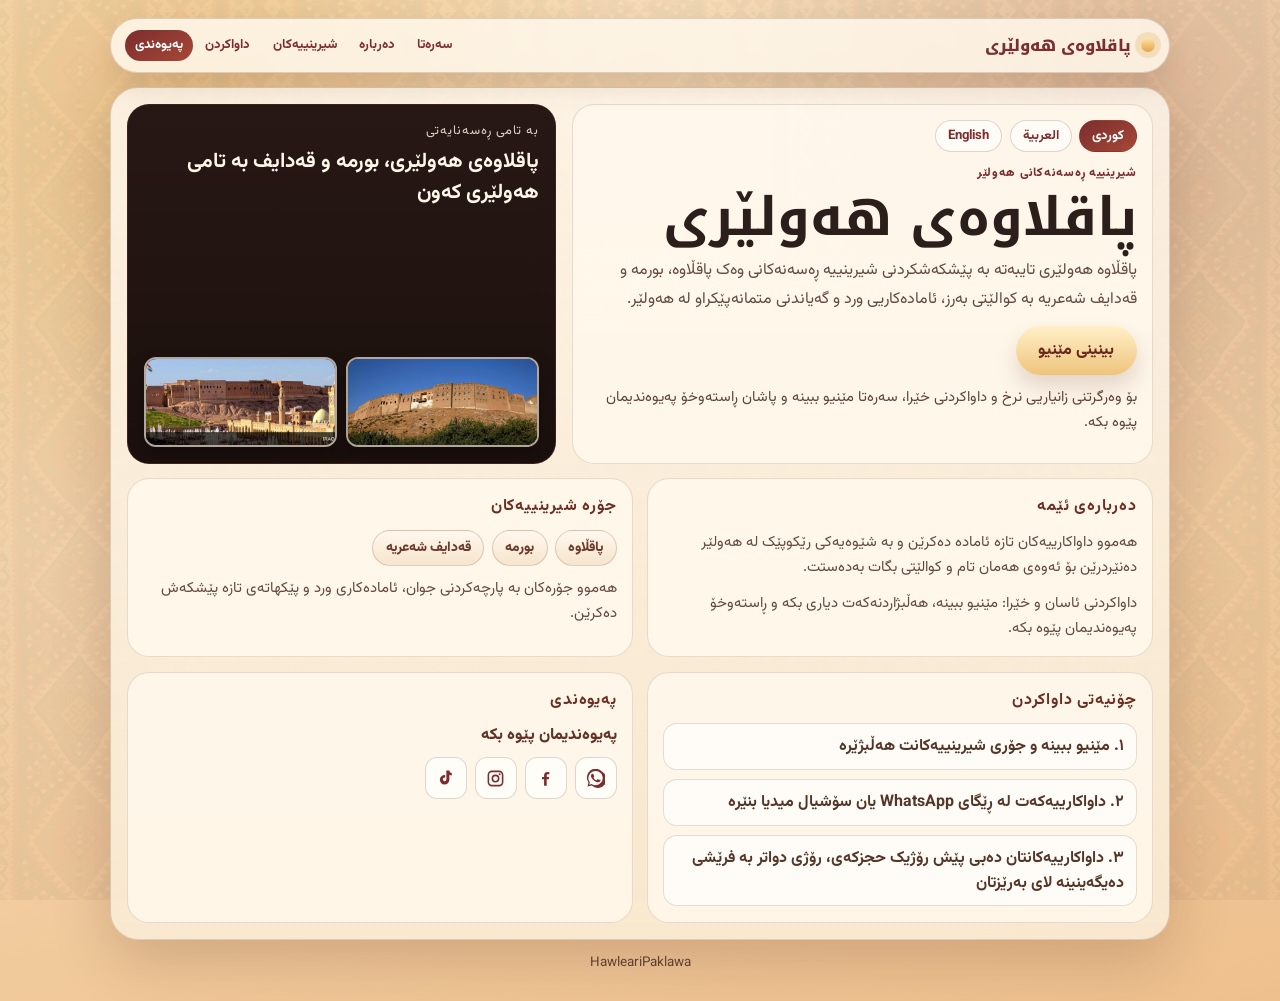
==== commit ae46e7f0: "Design updates" ====
--- a/SmartMenu/wwwroot/landing/HawleariPaklawa/index.html
+++ b/SmartMenu/wwwroot/landing/HawleariPaklawa/index.html
@@ -47,7 +47,7 @@
                     <div class="hero-visual-content">
                         <div class="slide-caption">
                             <p>بە تامی ڕەسەنایەتی</p>
-                            <strong>پاقلاوەی هەولێری، بورمە و قەدایف بە ڕۆحی هەولێر</strong>
+                            <strong>پاقلاوەی هەولێری، بورمە و قەدایف بە تامی هەولێری کەون</strong>
                         </div>
                         <div class="hero-thumbs">
                             <img src="resources/erbil-citadle.jpg" alt="" />
@@ -79,7 +79,7 @@
                     <div class="flow-cards">
                         <article>١. مێنیو ببینە و جۆری شیرینییەکانت هەڵبژێرە</article>
                         <article>٢. داواکارییەکەت لە ڕێگای WhatsApp یان سۆشیال میدیا بنێرە</article>
-                        <article>٣. داواکارییەکەت تازە ئامادە دەکرێت و بۆت دەنێردرێت</article>
+                        <article>٣. داواکارییەکانتان دەبی پێش رۆژیک حجزکەی، رۆژی دواتر بە فرێشی دەیگەینینە لای بەرێزتان</article>
                     </div>
                 </section>
 
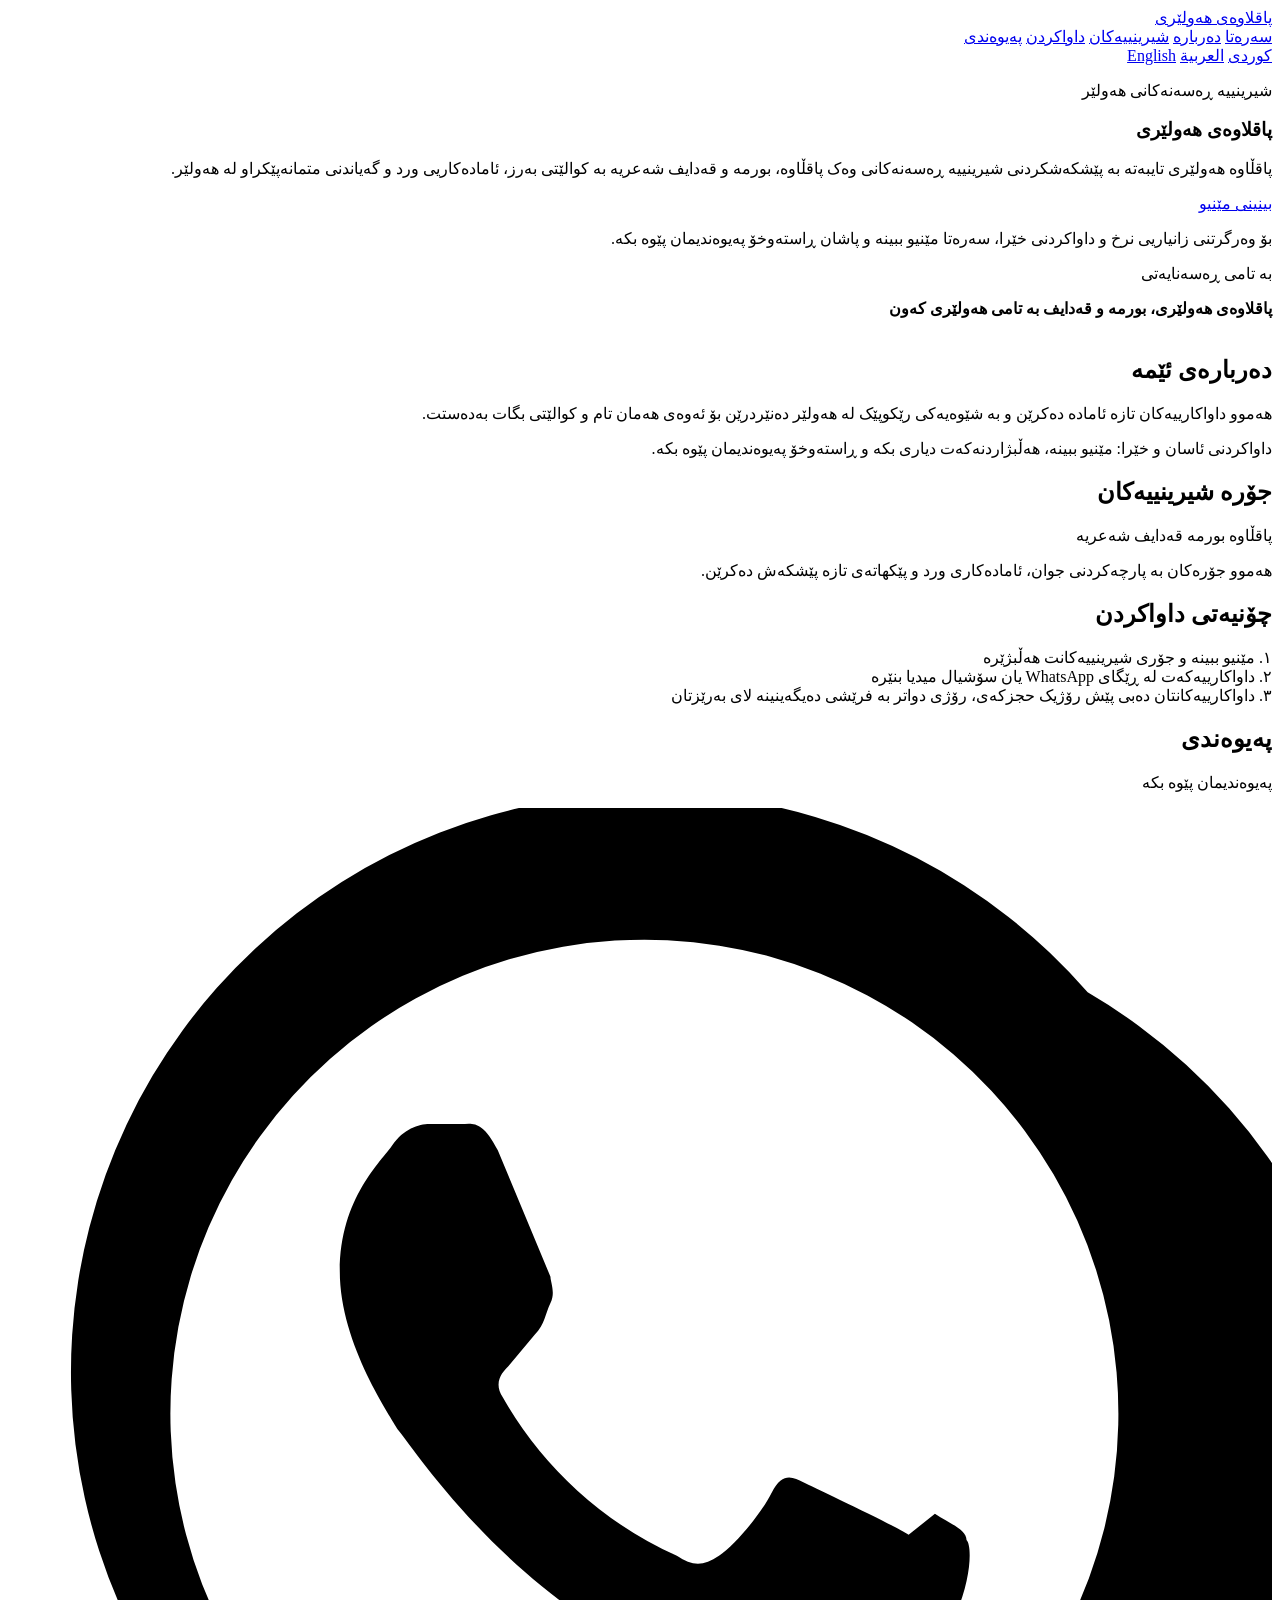
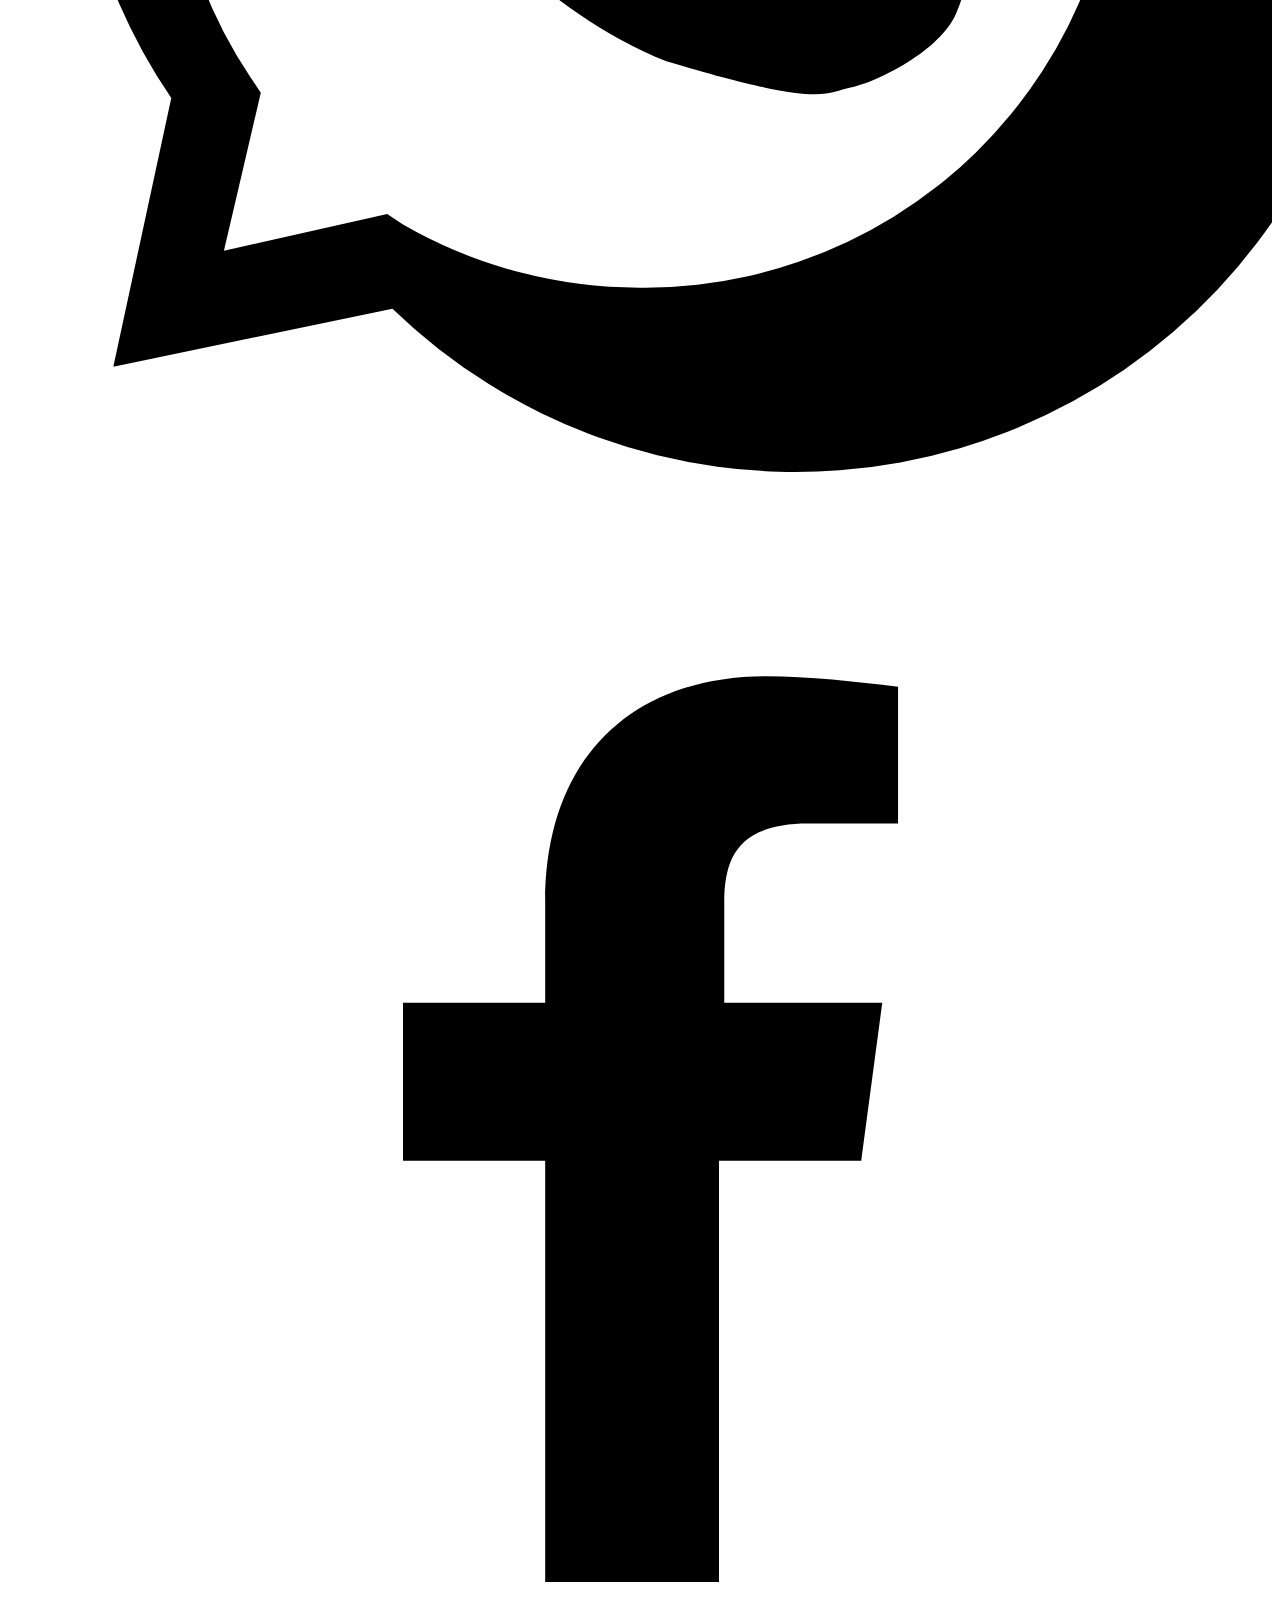
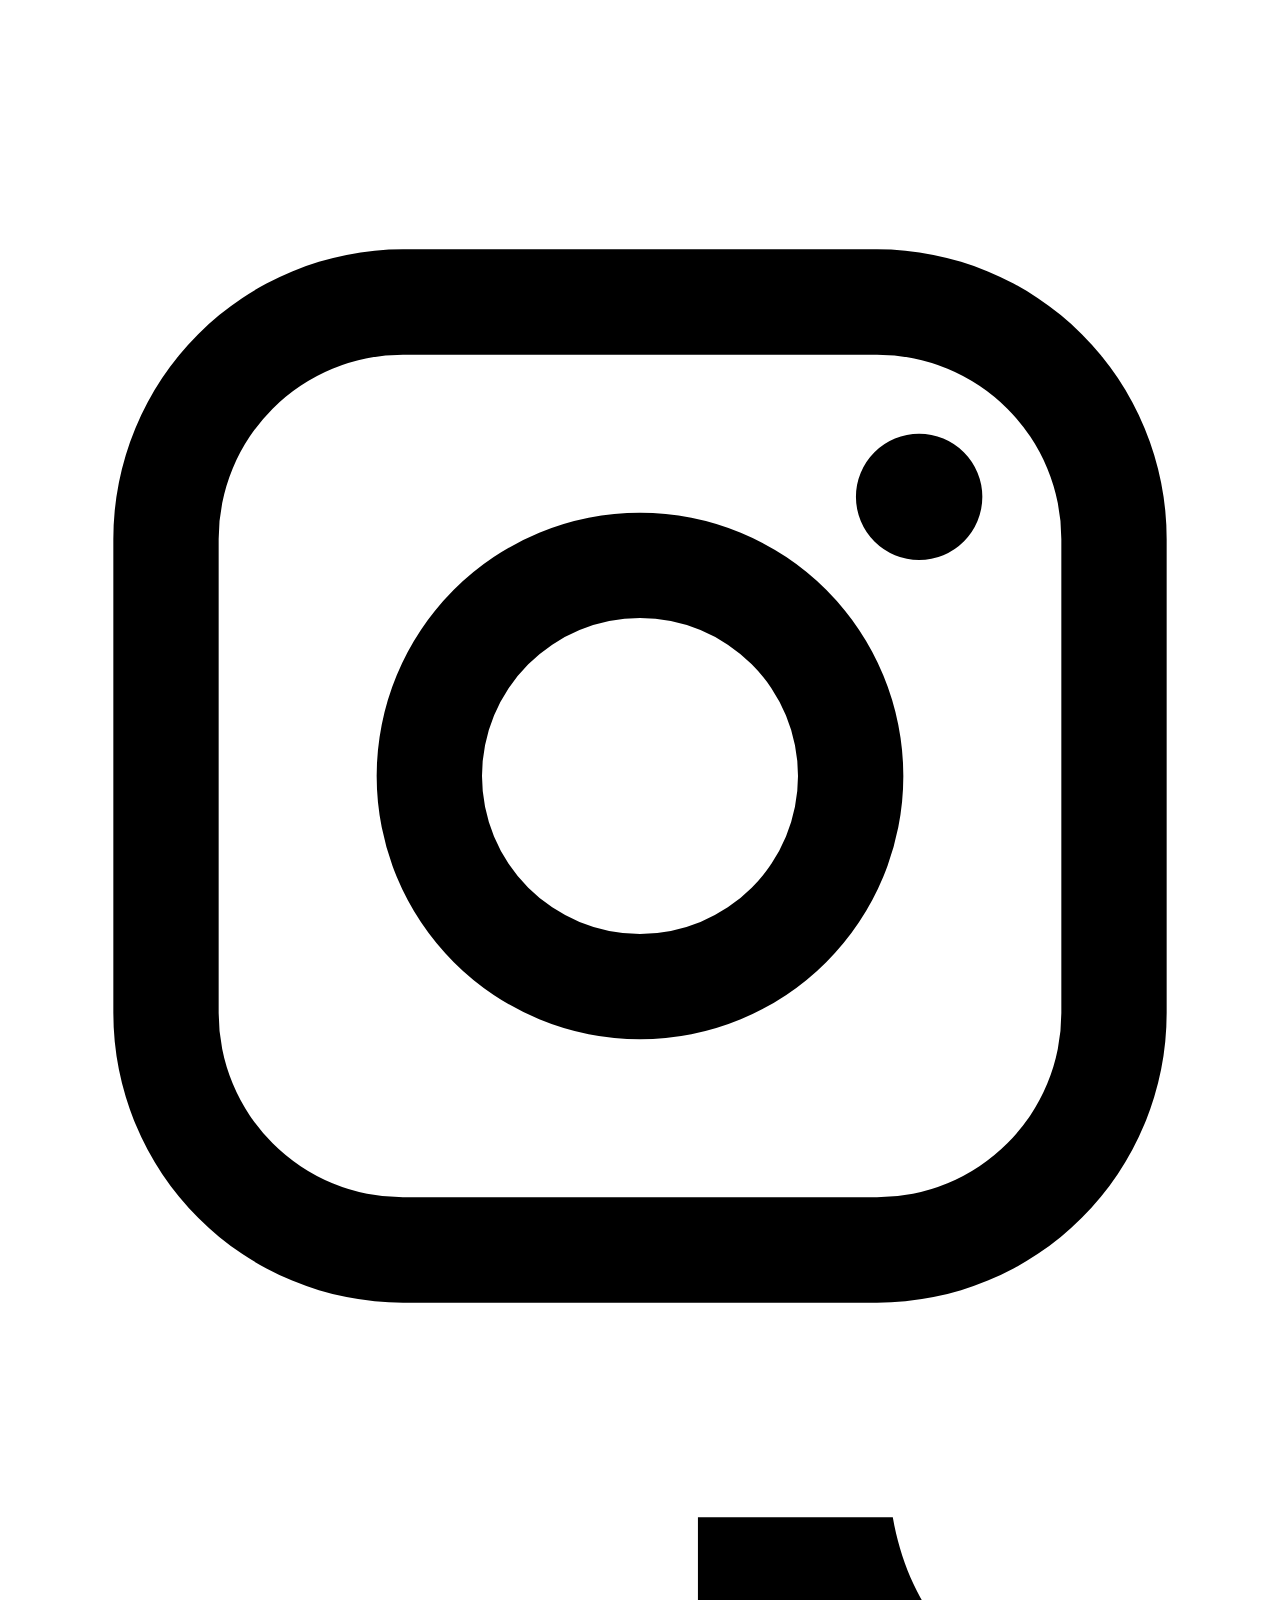
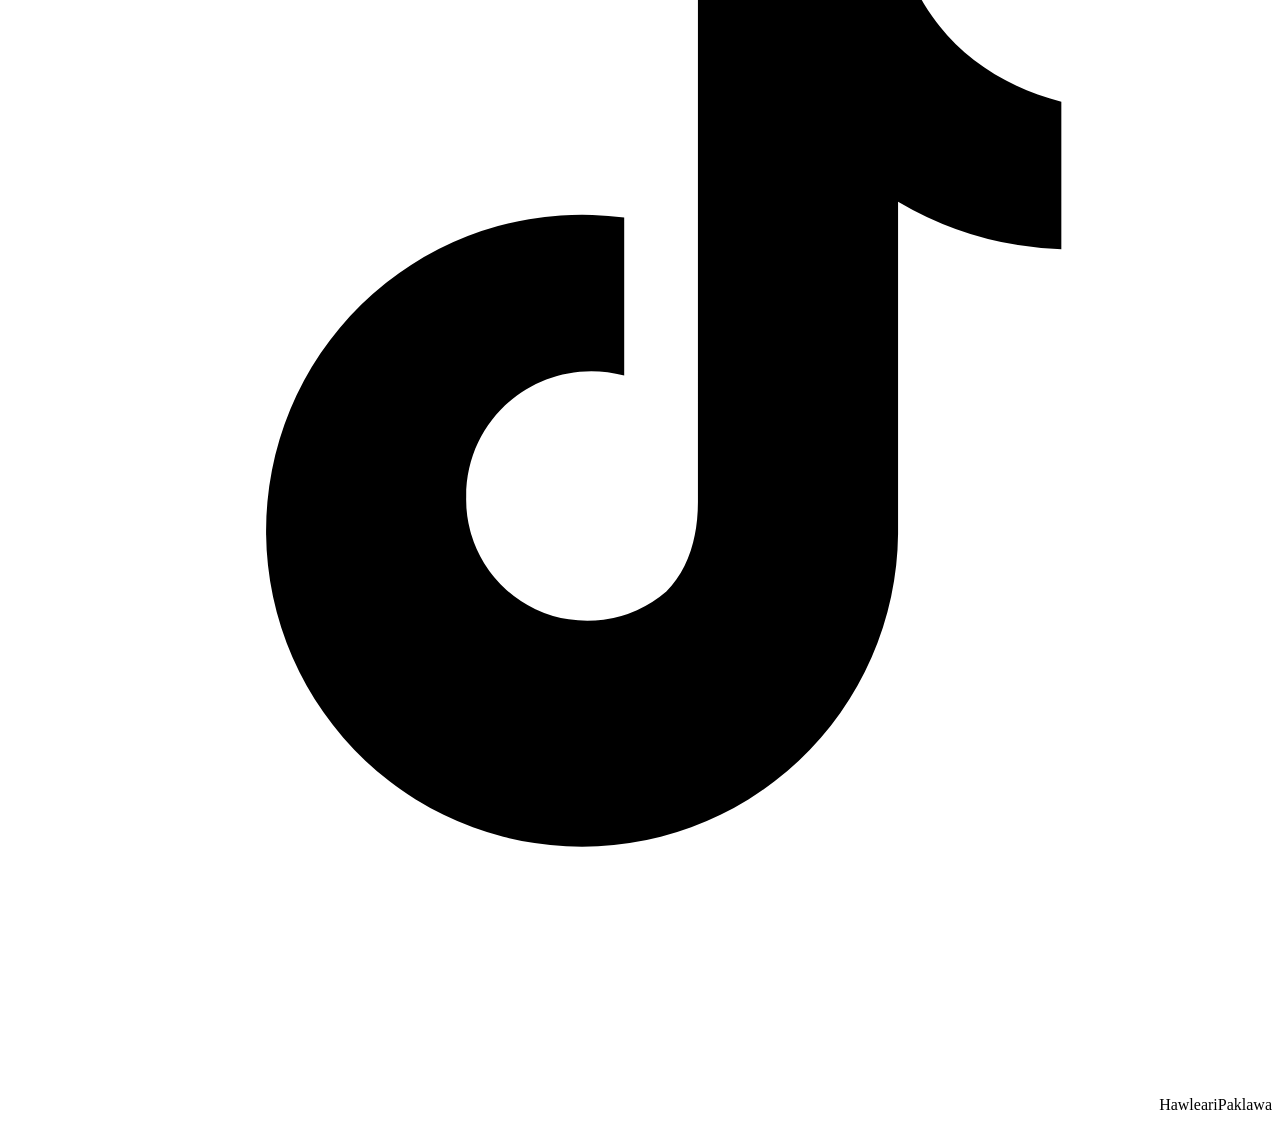
==== commit 7de60c16: "add domain management" ====
--- a/SmartMenu/wwwroot/landing/HawleariPaklawa/index.html
+++ b/SmartMenu/wwwroot/landing/HawleariPaklawa/index.html
@@ -8,7 +8,7 @@
     <link rel="preconnect" href="https://fonts.googleapis.com">
     <link rel="preconnect" href="https://fonts.gstatic.com" crossorigin>
     <link href="https://fonts.googleapis.com/css2?family=Manrope:wght@500;700;800&family=Noto+Kufi+Arabic:wght@400;600;700;800&family=Vazirmatn:wght@400;500;700;800&display=swap" rel="stylesheet">
-    <link rel="stylesheet" href="index.css" />
+    <link rel="stylesheet" href="https://hawlearipaklawa.com/landing/hawlearipaklawa/index.css" />
 </head>
 <body>
     <main class="landing">
@@ -30,16 +30,16 @@
             <section class="hero reveal" id="home">
                 <article class="hero-copy">
                     <div class="language-switch" aria-label="زمان">
-                        <a class="lang-link active" href="index.html">کوردی</a>
-                        <a class="lang-link" href="ar.html">العربية</a>
-                        <a class="lang-link" href="en.html">English</a>
+                        <a class="lang-link active" href="https://hawlearipaklawa.com/landing/hawlearipaklawa/index.html">کوردی</a>
+                        <a class="lang-link" href="https://hawlearipaklawa.com/landing/hawlearipaklawa/ar.html">العربية</a>
+                        <a class="lang-link" href="https://hawlearipaklawa.com/landing/hawlearipaklawa/en.html">English</a>
                     </div>
 
                     <p class="eyebrow">شیرینییە ڕەسەنەکانی هەولێر</p>
                     <h1>پاقلاوەی هەولێری</h1>
                     <p class="subtitle">پاقڵاوە هەولێری تایبەتە بە پێشکەشکردنی شیرینییە ڕەسەنەکانی وەک پاقڵاوە، بورمە و قەدایف شەعریە بە کوالێتی بەرز، ئامادەکاریی ورد و گەیاندنی متمانەپێکراو لە هەولێر.</p>
 
-                    <a class="menu-cta" href="https://sosmartmenu.com/Menu/View?menuId=7" target="_blank" rel="noopener noreferrer">بینینی مێنیو</a>
+                    <a class="menu-cta" href="https://hawlearipaklawa.com/Menu/View?menuId=7" target="_blank" rel="noopener noreferrer">بینینی مێنیو</a>
                     <p class="cta-note">بۆ وەرگرتنی زانیاریی نرخ و داواکردنی خێرا، سەرەتا مێنیو ببینە و پاشان ڕاستەوخۆ پەیوەندیمان پێوە بکە.</p>
                 </article>
 
@@ -50,8 +50,8 @@
                             <strong>پاقلاوەی هەولێری، بورمە و قەدایف بە تامی هەولێری کەون</strong>
                         </div>
                         <div class="hero-thumbs">
-                            <img src="resources/erbil-citadle.jpg" alt="" />
-                            <img src="resources/erbil-theme.jpg" alt="" />
+                            <img src="https://hawlearipaklawa.com/landing/hawlearipaklawa/resources/erbil-citadle.jpg" alt="" />
+                            <img src="https://hawlearipaklawa.com/landing/hawlearipaklawa/resources/erbil-theme.jpg" alt="" />
                         </div>
                     </div>
                 </aside>
@@ -107,6 +107,6 @@
         <p class="footer-note">HawleariPaklawa</p>
     </main>
 
-    <script src="index.js"></script>
+    <script src="https://hawlearipaklawa.com/landing/hawlearipaklawa/index.js"></script>
 </body>
 </html>
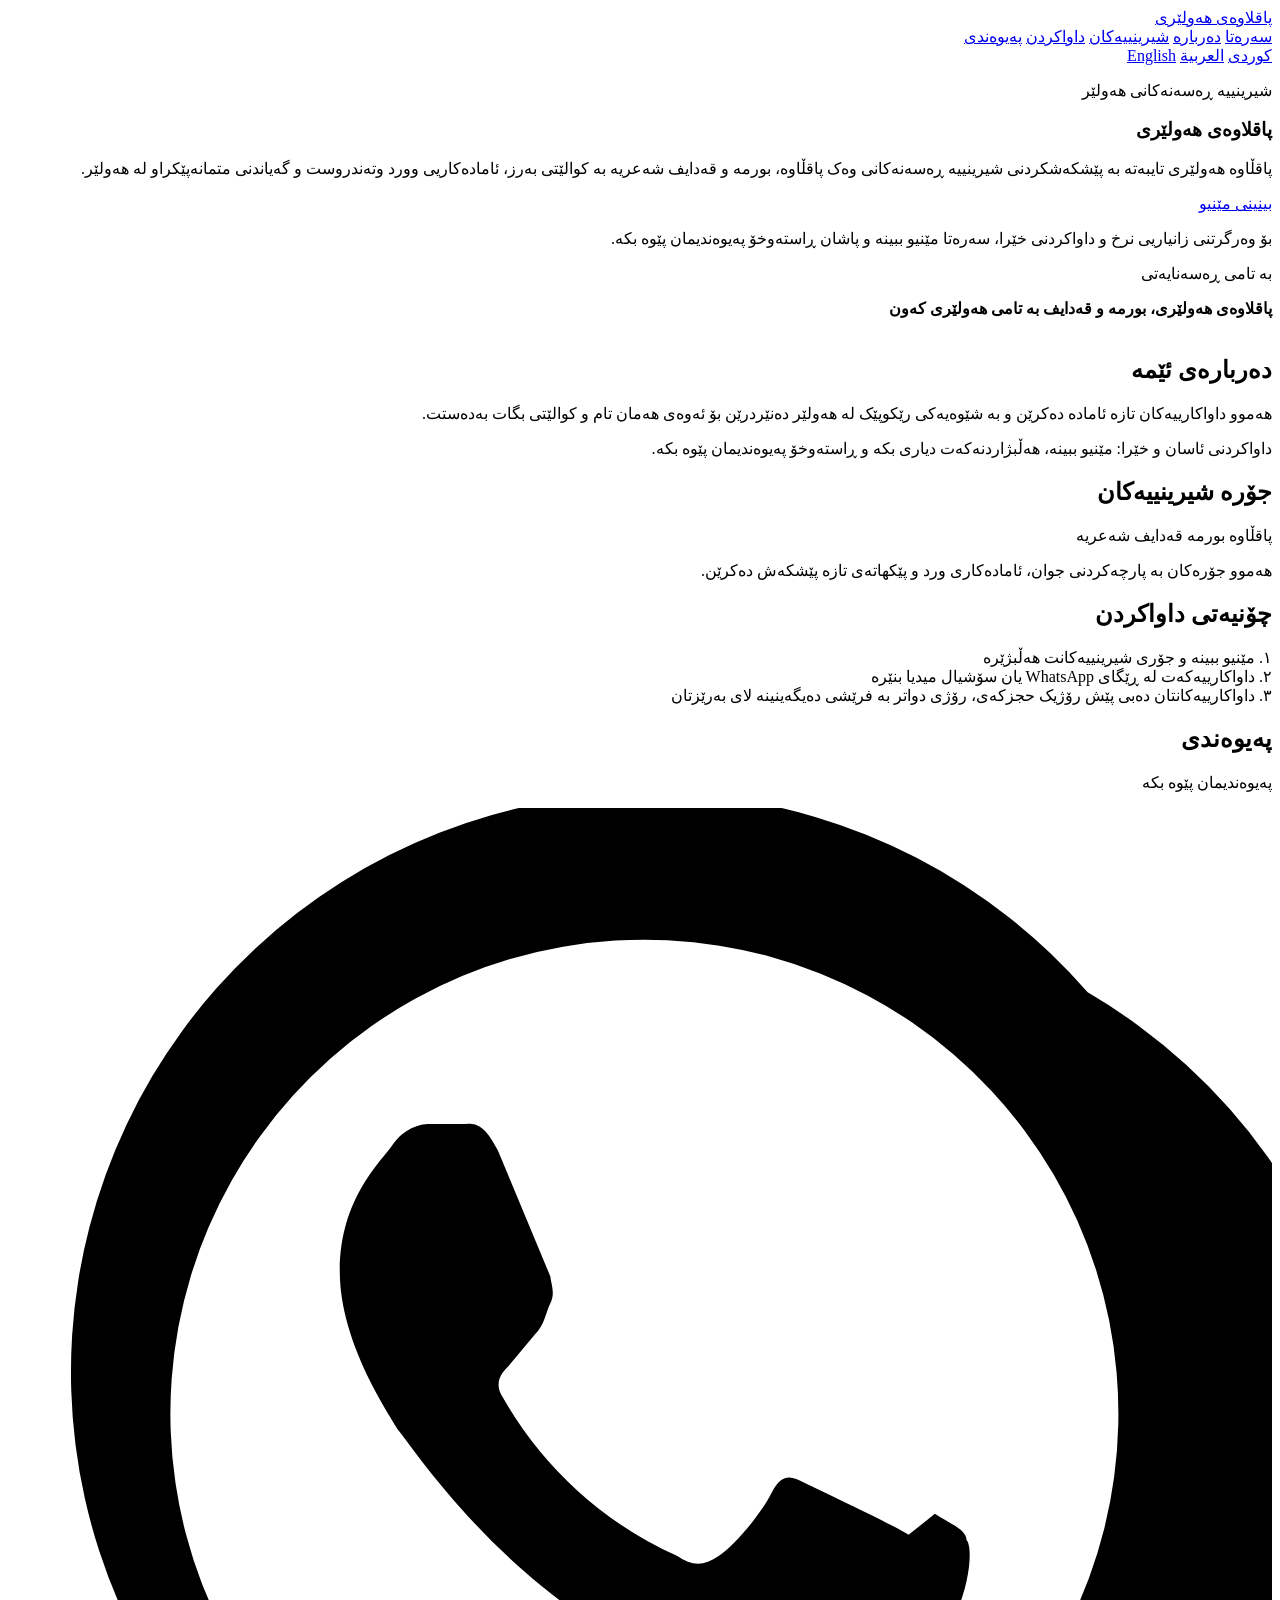
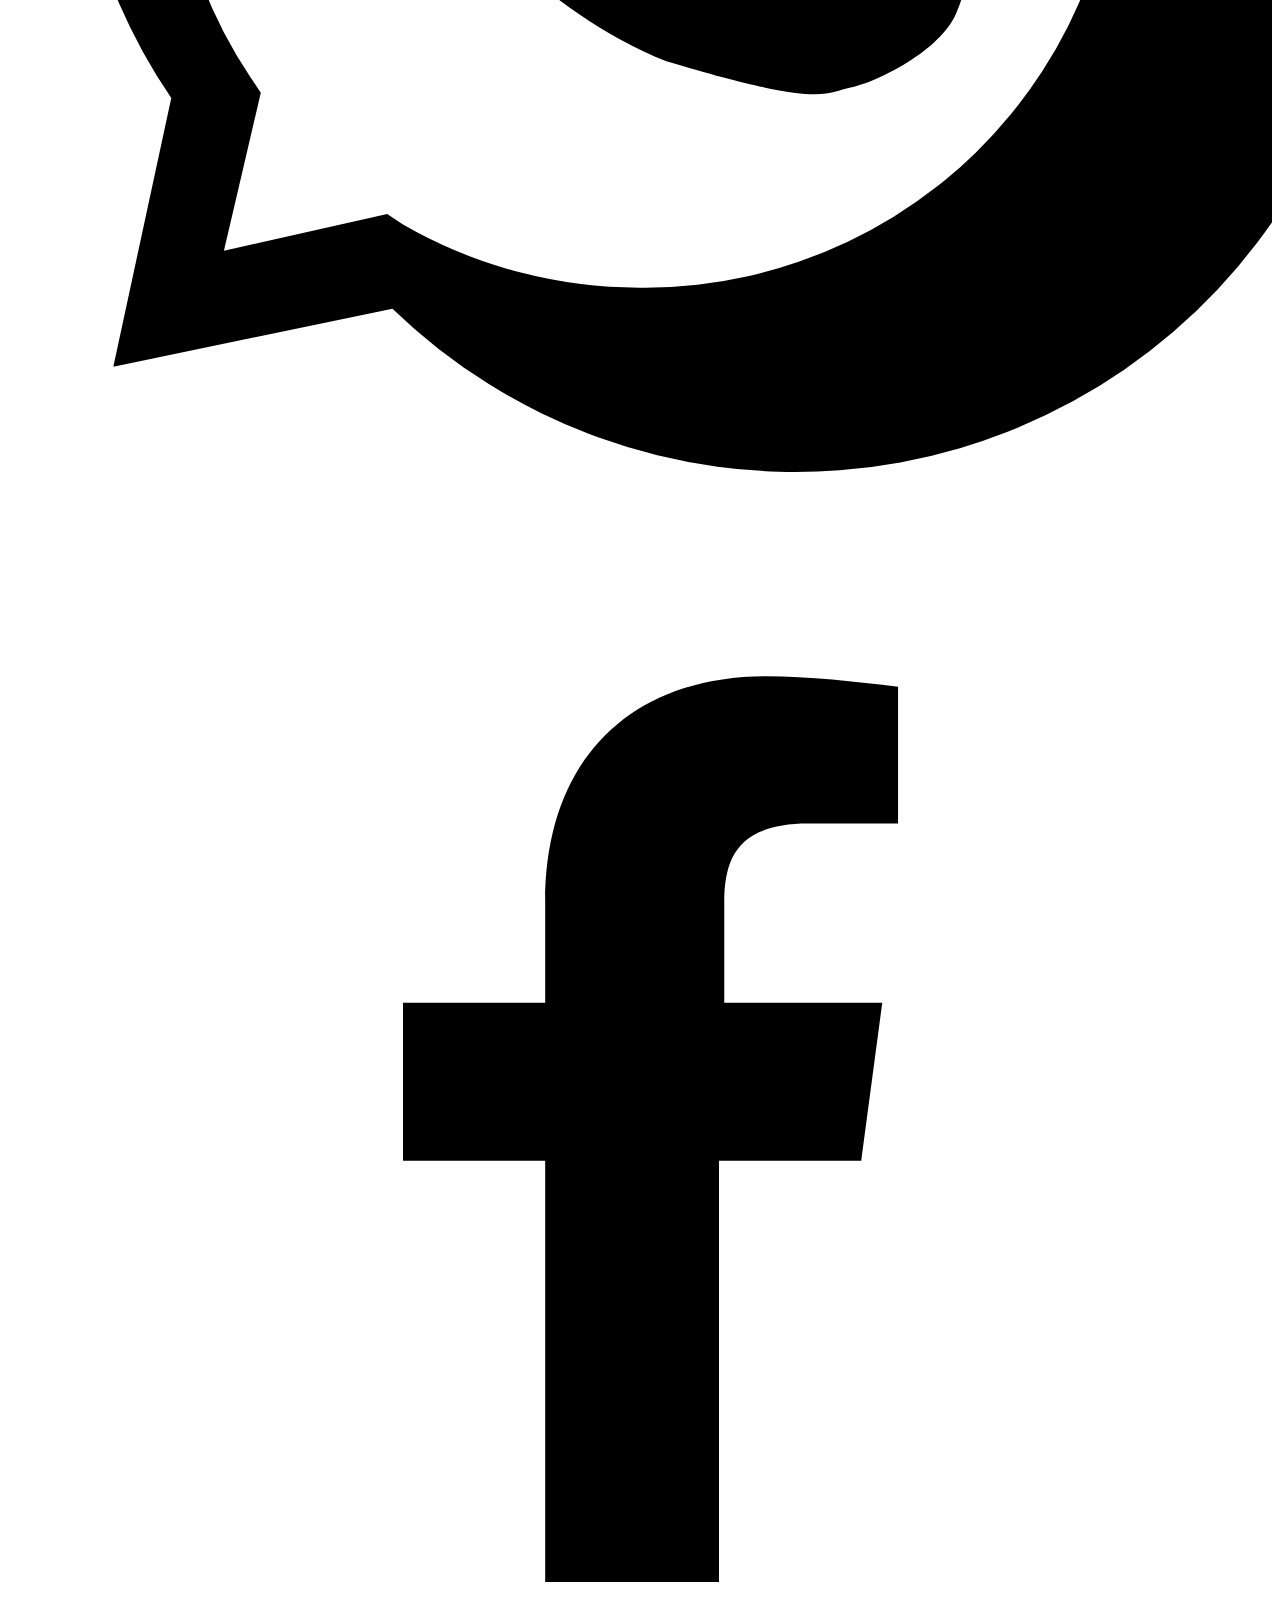
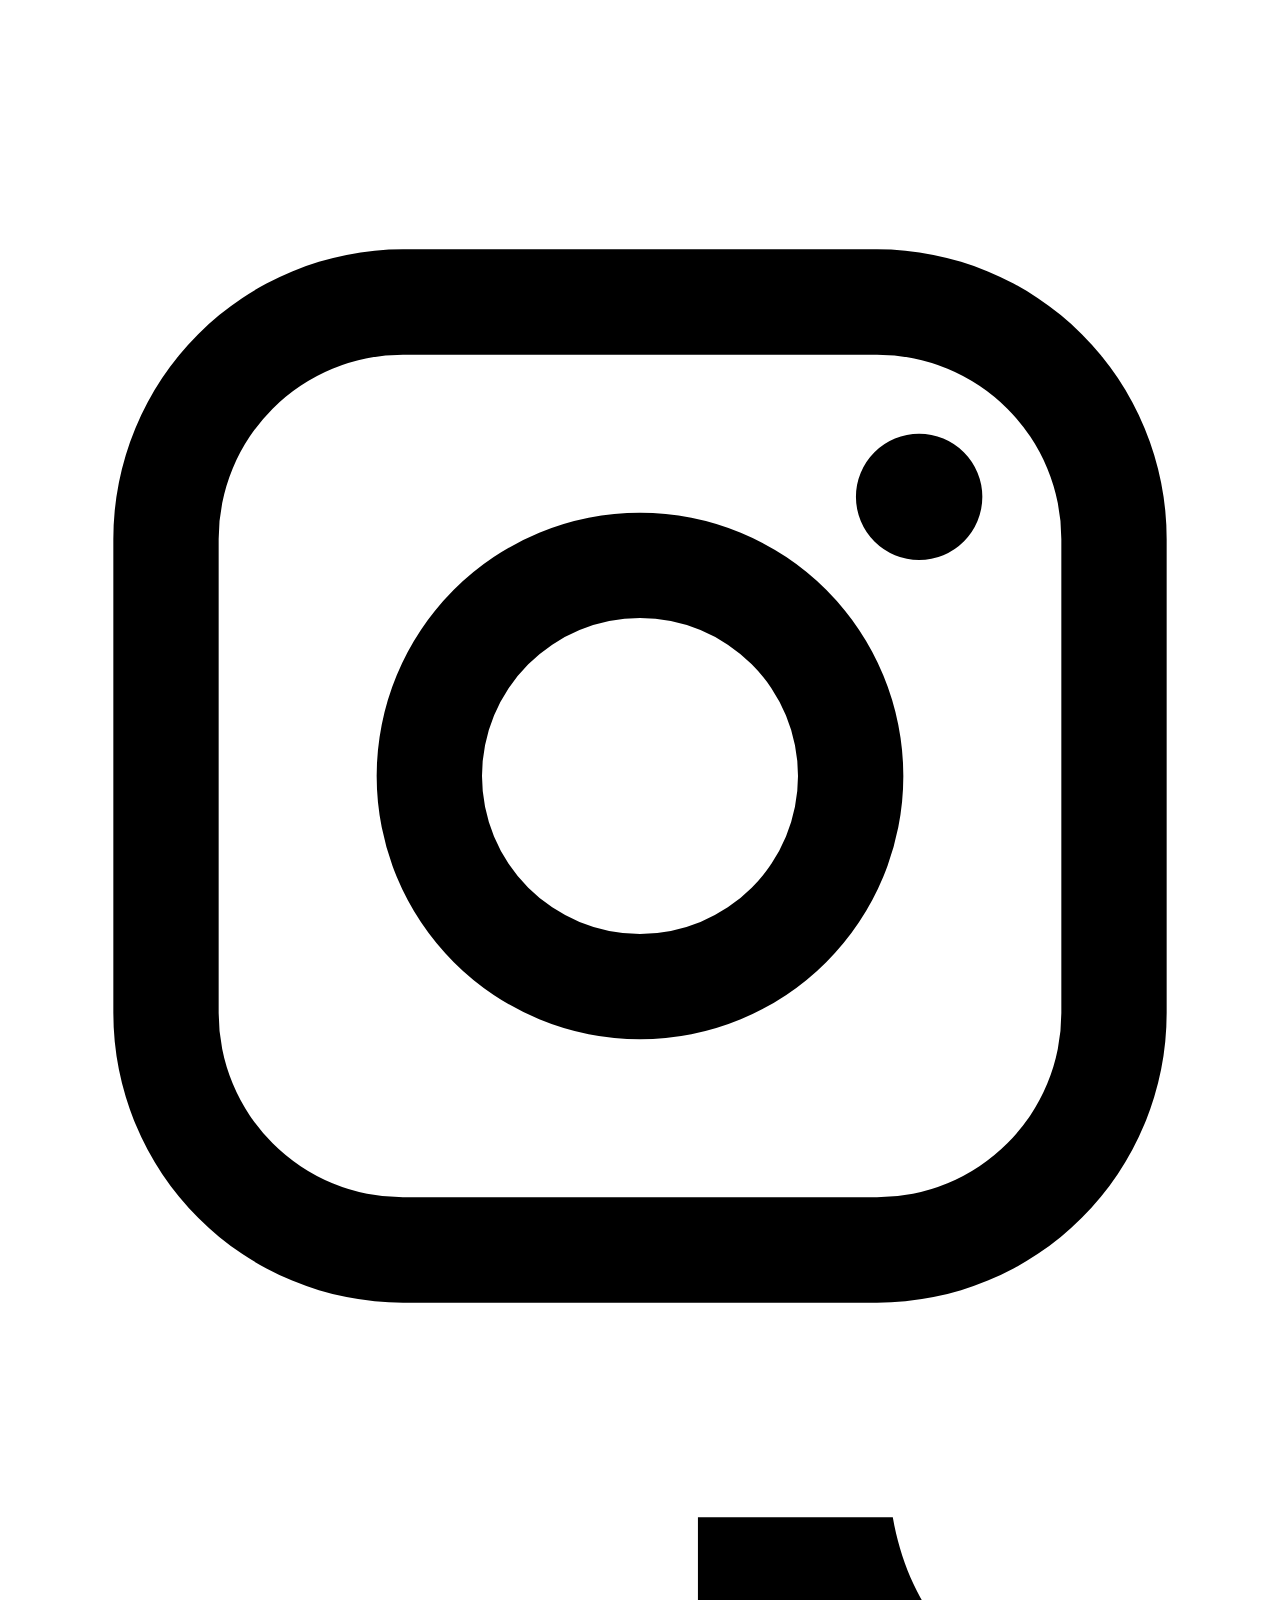
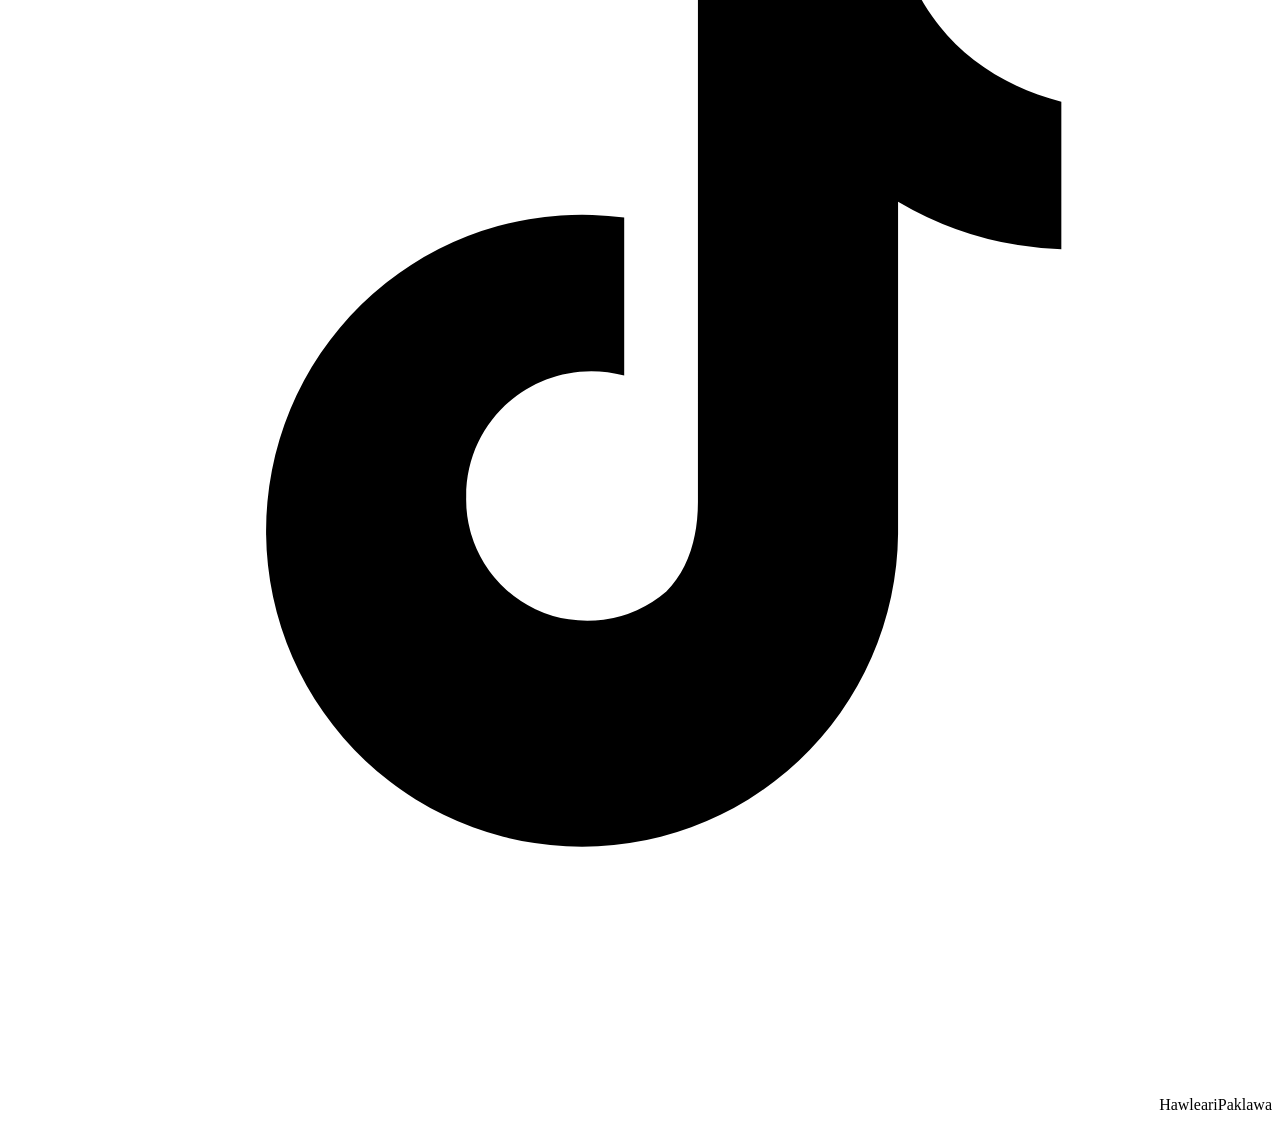
==== commit b2c7fb54: "landing page modification" ====
--- a/SmartMenu/wwwroot/landing/HawleariPaklawa/index.html
+++ b/SmartMenu/wwwroot/landing/HawleariPaklawa/index.html
@@ -37,7 +37,7 @@
 
                     <p class="eyebrow">شیرینییە ڕەسەنەکانی هەولێر</p>
                     <h1>پاقلاوەی هەولێری</h1>
-                    <p class="subtitle">پاقڵاوە هەولێری تایبەتە بە پێشکەشکردنی شیرینییە ڕەسەنەکانی وەک پاقڵاوە، بورمە و قەدایف شەعریە بە کوالێتی بەرز، ئامادەکاریی ورد و گەیاندنی متمانەپێکراو لە هەولێر.</p>
+                    <p class="subtitle">پاقڵاوە هەولێری تایبەتە بە پێشکەشکردنی شیرینییە ڕەسەنەکانی وەک پاقڵاوە، بورمە و قەدایف شەعریە بە کوالێتی بەرز، ئامادەکاریی وورد وتەندروست و گەیاندنی متمانەپێکراو لە هەولێر.</p>
 
                     <a class="menu-cta" href="https://hawlearipaklawa.com/Menu/View?menuId=7" target="_blank" rel="noopener noreferrer">بینینی مێنیو</a>
                     <p class="cta-note">بۆ وەرگرتنی زانیاریی نرخ و داواکردنی خێرا، سەرەتا مێنیو ببینە و پاشان ڕاستەوخۆ پەیوەندیمان پێوە بکە.</p>
